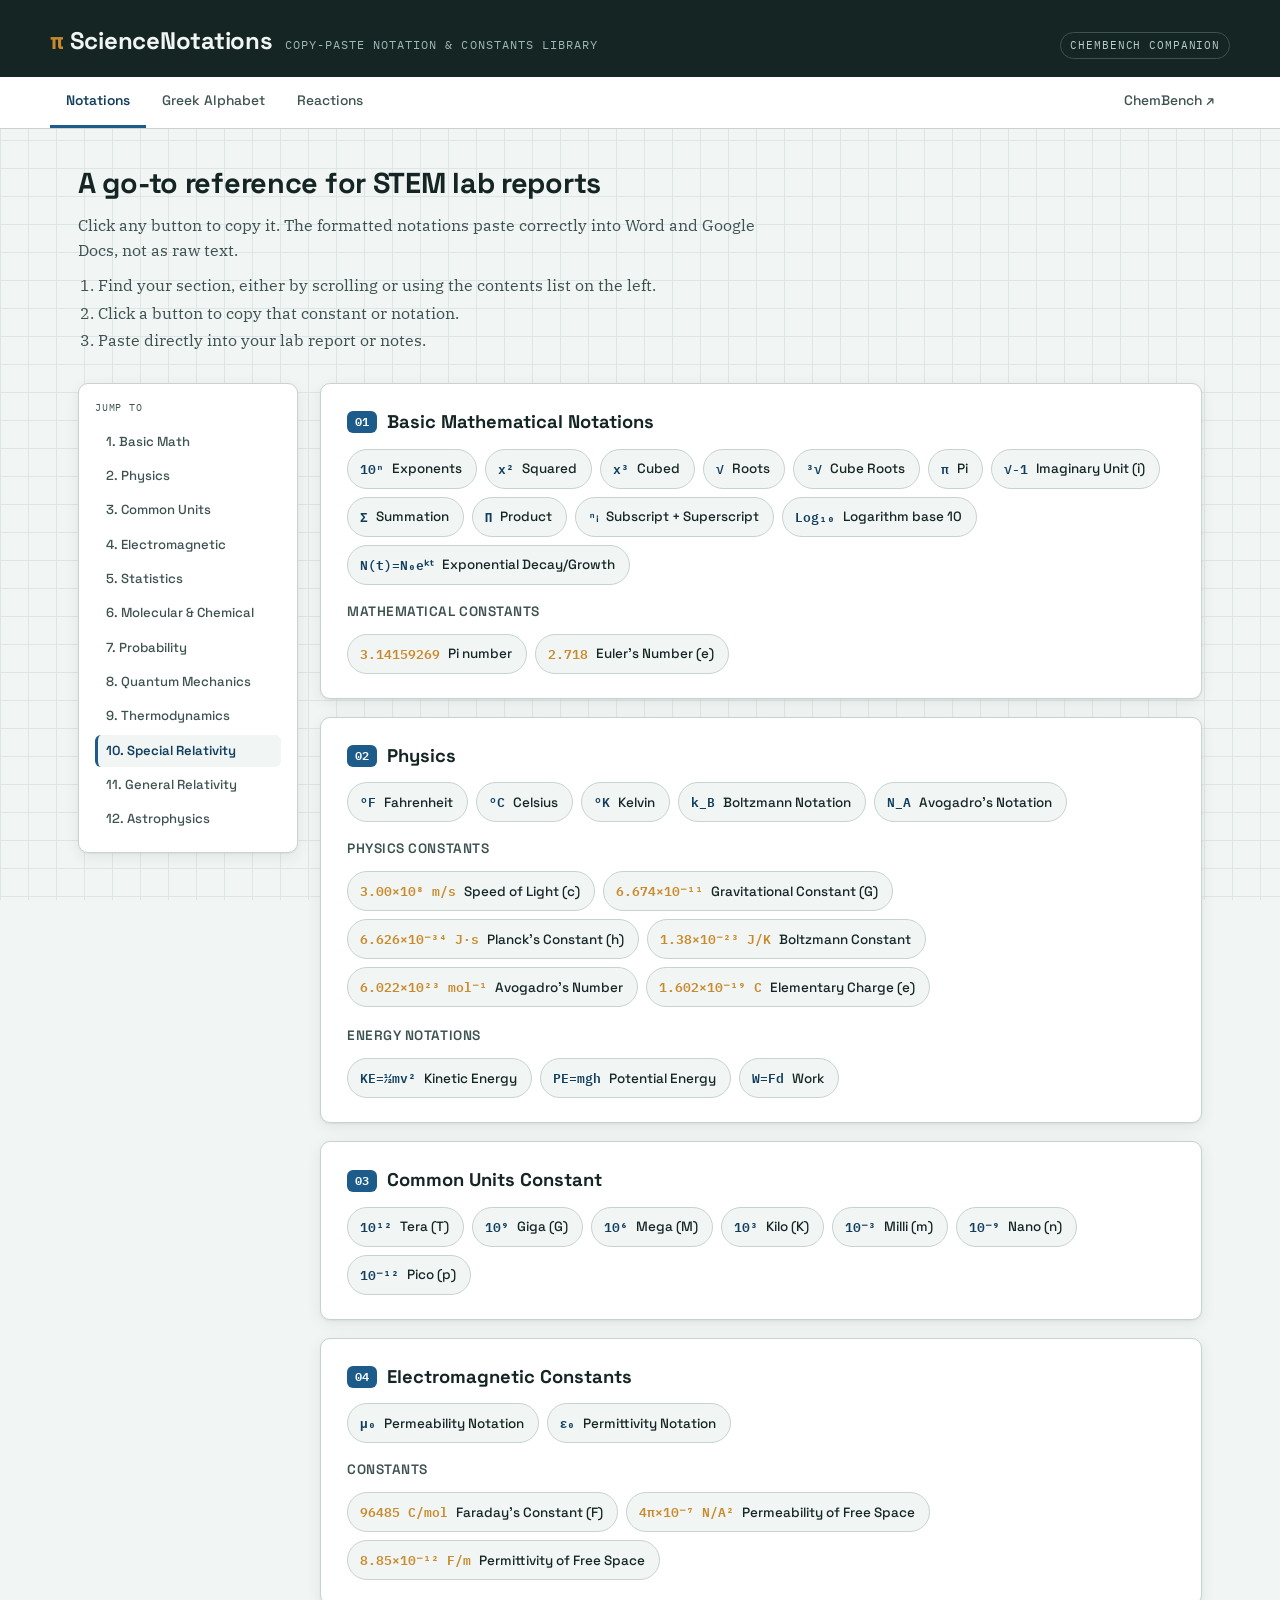
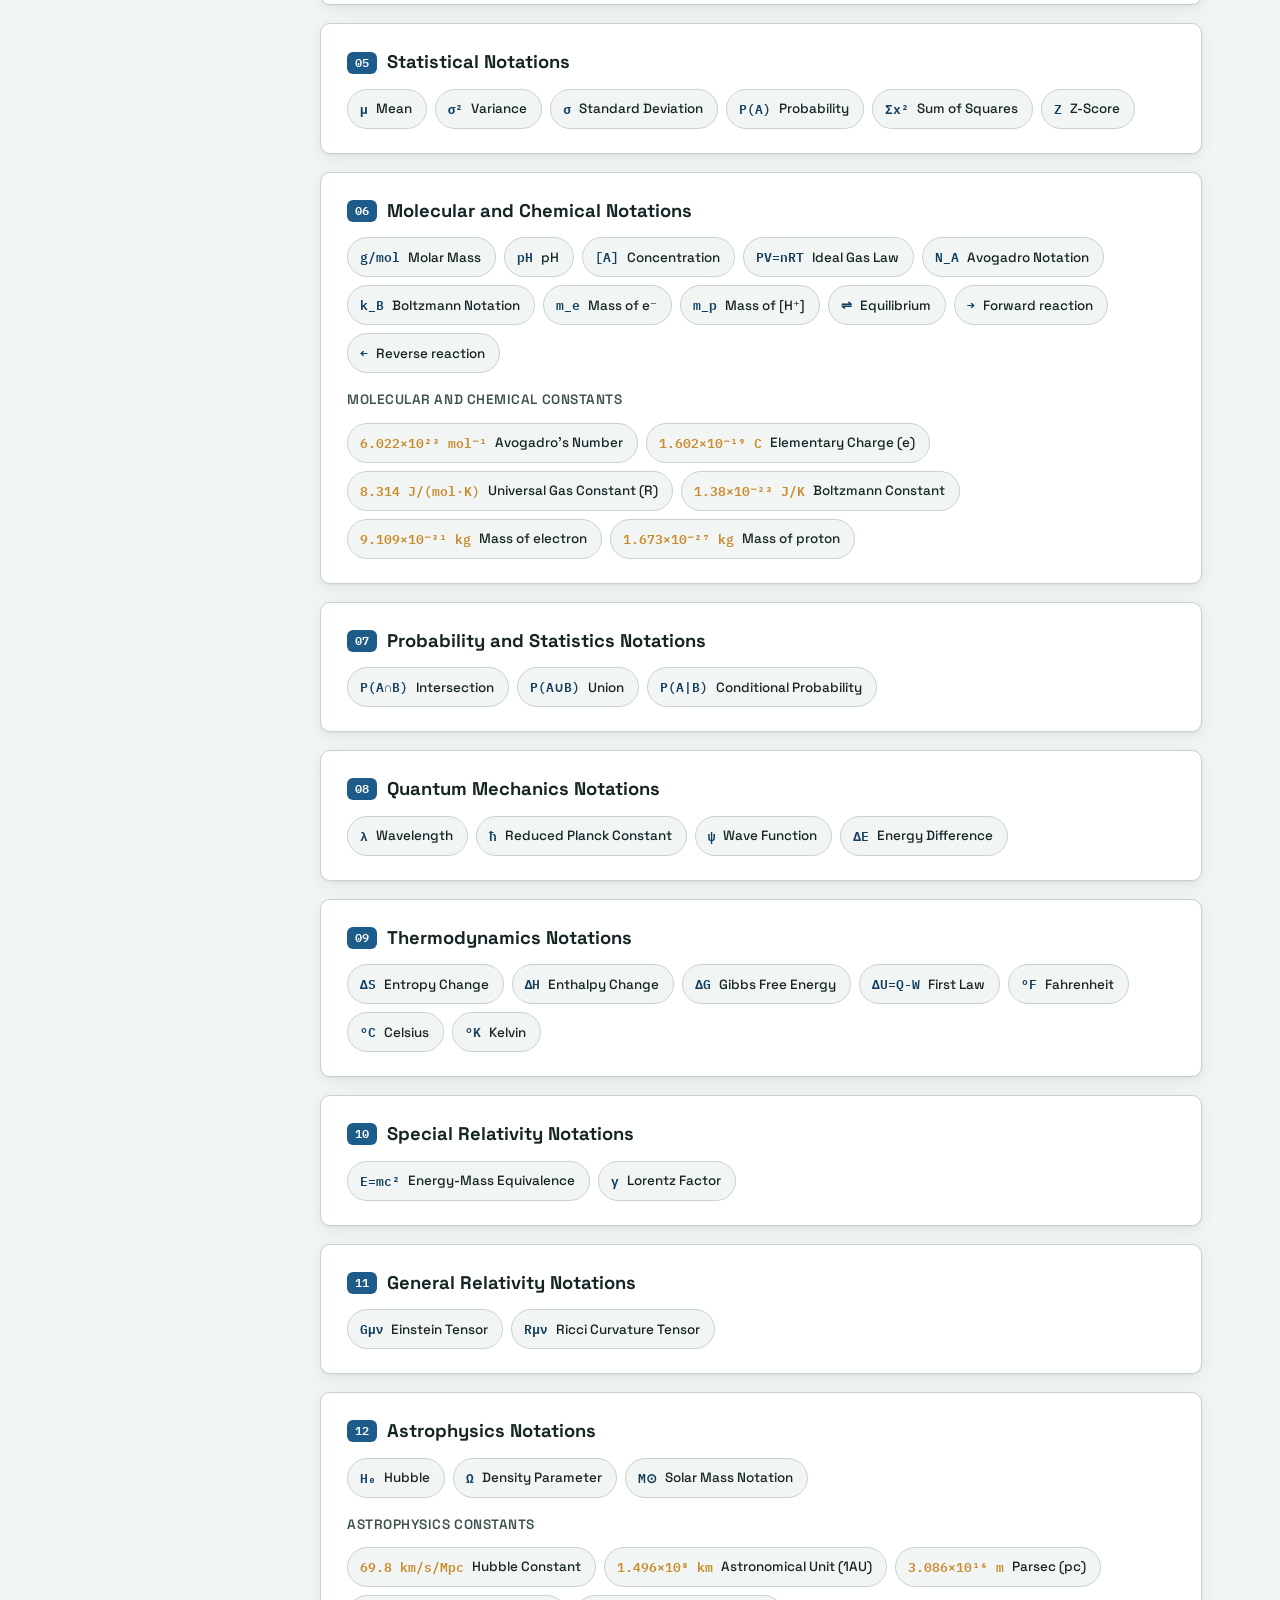
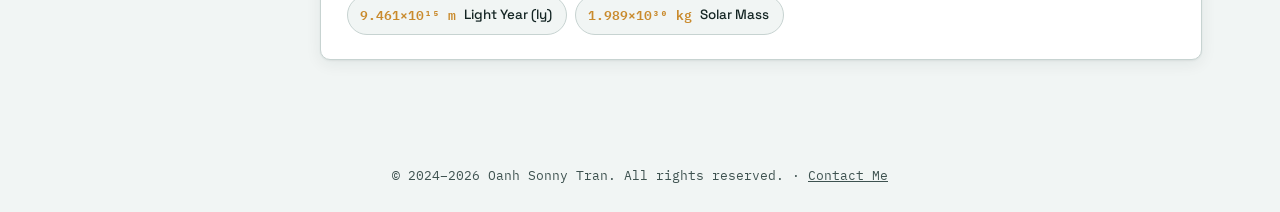
==== index.html @ b45abdcf "Update index.html" ====
<!DOCTYPE html>
<html lang="en">
<head>
<meta charset="UTF-8">
<meta name="viewport" content="width=device-width, initial-scale=1.0">
<title>ScienceNotations — Copy Mathematical Notations</title>
<link rel="preconnect" href="https://fonts.googleapis.com">
<link rel="preconnect" href="https://fonts.gstatic.com" crossorigin>
<link href="https://fonts.googleapis.com/css2?family=Space+Grotesk:wght@400;500;600;700&family=IBM+Plex+Serif:ital,wght@0,400;0,500;0,600;1,400&family=IBM+Plex+Mono:wght@400;500;600&display=swap" rel="stylesheet">
<link rel="stylesheet" href="styles.css">
</head>
<body>

<header>
  <div class="header-inner">
    <div class="brand">
      <h1><span class="glyph">π</span> ScienceNotations</h1>
      <span class="eyebrow">copy-paste notation & constants library</span>
    </div>
    <a class="badge" href="https://o-tran.github.io/chembench/" target="_blank" rel="noopener">chembench companion</a>
  </div>
</header>

<nav>
  <div class="nav-inner">
    <a class="nav-link active" href="index.html">Notations</a>
    <a class="nav-link" href="greek-alphabet.html">Greek Alphabet</a>
    <a class="nav-link" href="reactions.html">Reactions</a>
    <a class="nav-link external" href="https://o-tran.github.io/chembench/" target="_blank" rel="noopener">ChemBench ↗</a>
  </div>
</nav>

<main>
  <div class="hero">
    <h2>A go-to reference for STEM lab reports</h2>
    <p>Click any button to copy it. The formatted notations paste correctly into Word and Google Docs, not as raw text.</p>
    <ol>
      <li>Find your section, either by scrolling or using the contents list on the left.</li>
      <li>Click a button to copy that constant or notation.</li>
      <li>Paste directly into your lab report or notes.</li>
    </ol>
  </div>

  <div class="workbench">
    <nav class="toc" aria-label="Table of contents">
      <span class="toc-label">Jump to</span>
      <ul>
        <li><a href="#section-1">1. Basic Math</a></li>
        <li><a href="#section-2">2. Physics</a></li>
        <li><a href="#section-3">3. Common Units</a></li>
        <li><a href="#section-4">4. Electromagnetic</a></li>
        <li><a href="#section-5">5. Statistics</a></li>
        <li><a href="#section-6">6. Molecular & Chemical</a></li>
        <li><a href="#section-7">7. Probability</a></li>
        <li><a href="#section-8">8. Quantum Mechanics</a></li>
        <li><a href="#section-9">9. Thermodynamics</a></li>
        <li><a href="#section-10">10. Special Relativity</a></li>
        <li><a href="#section-11">11. General Relativity</a></li>
        <li><a href="#section-12">12. Astrophysics</a></li>
      </ul>
    </nav>

    <div class="sections">

      <!-- Section 1: Basic Mathematical Notations -->
      <section class="notation-section" id="section-1">
        <h2><span class="section-index">01</span> Basic Mathematical Notations</h2>
        <div class="copy-grid">
          <button class="copy-chip" onclick="copyRich('10<sup>n</sup>&nbsp;', '10^n', this)"><span class="sym">10ⁿ</span> Exponents</button>
          <button class="copy-chip" onclick="copyRich('x<sup>2</sup>&nbsp;', 'x^2', this)"><span class="sym">x²</span> Squared</button>
          <button class="copy-chip" onclick="copyRich('x<sup>3</sup>&nbsp;', 'x^3', this)"><span class="sym">x³</span> Cubed</button>
          <button class="copy-chip" onclick="copyPlain('√', this)"><span class="sym">√</span> Roots</button>
          <button class="copy-chip" onclick="copyRich('<sup>3</sup>√', '3√', this)"><span class="sym">³√</span> Cube Roots</button>
          <button class="copy-chip" onclick="copyPlain('π', this)"><span class="sym">π</span> Pi</button>
          <button class="copy-chip" onclick="copyPlain('√-1', this)"><span class="sym">√-1</span> Imaginary Unit (i)</button>
          <button class="copy-chip" onclick="copyPlain('Σ', this)"><span class="sym">Σ</span> Summation</button>
          <button class="copy-chip" onclick="copyPlain('Π', this)"><span class="sym">Π</span> Product</button>
          <button class="copy-chip" onclick="copyRich('<sup>n</sup><sub>i</sub>&nbsp;', 'n_i', this)"><span class="sym">ⁿᵢ</span> Subscript + Superscript</button>
          <button class="copy-chip" onclick="copyRich('Log<sub>10</sub>&nbsp;', 'Log10', this)"><span class="sym">Log₁₀</span> Logarithm base 10</button>
          <button class="copy-chip" onclick="copyRich('N(t) = N<sub>0</sub>e<sup>kt</sup>&nbsp;', 'N(t) = N0*e^kt', this)"><span class="sym">N(t)=N₀eᵏᵗ</span> Exponential Decay/Growth</button>
        </div>
        <h4>Mathematical Constants</h4>
        <div class="copy-grid constants">
          <button class="copy-chip" onclick="copyPlain('3.14159269', this)"><span class="sym">3.14159269</span> Pi number</button>
          <button class="copy-chip" onclick="copyPlain('2.718', this)"><span class="sym">2.718</span> Euler's Number (e)</button>
        </div>
      </section>

      <!-- Section 2: Physics -->
      <section class="notation-section" id="section-2">
        <h2><span class="section-index">02</span> Physics</h2>
        <div class="copy-grid">
          <button class="copy-chip" onclick="copyPlain('°F', this)"><span class="sym">°F</span> Fahrenheit</button>
          <button class="copy-chip" onclick="copyPlain('°C', this)"><span class="sym">°C</span> Celsius</button>
          <button class="copy-chip" onclick="copyPlain('°K', this)"><span class="sym">°K</span> Kelvin</button>
          <button class="copy-chip" onclick="copyRich('k<sub>B</sub>&nbsp;', 'k_B', this)"><span class="sym">k_B</span> Boltzmann Notation</button>
          <button class="copy-chip" onclick="copyRich('N<sub>A</sub>&nbsp;', 'N_A', this)"><span class="sym">N_A</span> Avogadro's Notation</button>
        </div>
        <h4>Physics Constants</h4>
        <div class="copy-grid constants">
          <button class="copy-chip" onclick="copyRich('3.00 × 10<sup>8</sup> m/s', '3.00 x 10^8 m/s', this)"><span class="sym">3.00×10⁸ m/s</span> Speed of Light (c)</button>
          <button class="copy-chip" onclick="copyRich('6.674 × 10<sup>-11</sup> m<sup>-3</sup> kg<sup>-1</sup> s<sup>-2</sup>&nbsp;', '6.674 x 10^-11 m^-3 kg^-1 s^-2', this)"><span class="sym">6.674×10⁻¹¹</span> Gravitational Constant (G)</button>
          <button class="copy-chip" onclick="copyRich('6.626 × 10<sup>-34</sup> J⋅s', '6.626 x 10^-34 J*s', this)"><span class="sym">6.626×10⁻³⁴ J·s</span> Planck's Constant (h)</button>
          <button class="copy-chip" onclick="copyRich('1.38 × 10<sup>-23</sup> J/K', '1.38 x 10^-23 J/K', this)"><span class="sym">1.38×10⁻²³ J/K</span> Boltzmann Constant</button>
          <button class="copy-chip" onclick="copyRich('6.022 × 10<sup>23</sup> mol<sup>-1</sup>&nbsp;', '6.022 x 10^23 mol^-1', this)"><span class="sym">6.022×10²³ mol⁻¹</span> Avogadro's Number</button>
          <button class="copy-chip" onclick="copyRich('1.602 × 10<sup>-19</sup> C', '1.602 x 10^-19 C', this)"><span class="sym">1.602×10⁻¹⁹ C</span> Elementary Charge (e)</button>
        </div>
        <h4>Energy Notations</h4>
        <div class="copy-grid">
          <button class="copy-chip" onclick="copyRich('KE = 1/2(mv<sup>2</sup>)', 'KE = 1/2(mv^2)', this)"><span class="sym">KE=½mv²</span> Kinetic Energy</button>
          <button class="copy-chip" onclick="copyPlain('PE=mgh', this)"><span class="sym">PE=mgh</span> Potential Energy</button>
          <button class="copy-chip" onclick="copyPlain('W=Fd', this)"><span class="sym">W=Fd</span> Work</button>
        </div>
      </section>

      <!-- Section 3: Common Units Constant -->
      <section class="notation-section" id="section-3">
        <h2><span class="section-index">03</span> Common Units Constant</h2>
        <div class="copy-grid">
          <button class="copy-chip" onclick="copyRich('10<sup>12</sup>&nbsp;', '10^12', this)"><span class="sym">10¹²</span> Tera (T)</button>
          <button class="copy-chip" onclick="copyRich('10<sup>9</sup>&nbsp;', '10^9', this)"><span class="sym">10⁹</span> Giga (G)</button>
          <button class="copy-chip" onclick="copyRich('10<sup>6</sup>&nbsp;', '10^6', this)"><span class="sym">10⁶</span> Mega (M)</button>
          <button class="copy-chip" onclick="copyRich('10<sup>3</sup>&nbsp;', '10^3', this)"><span class="sym">10³</span> Kilo (K)</button>
          <button class="copy-chip" onclick="copyRich('10<sup>-3</sup>&nbsp;', '10^-3', this)"><span class="sym">10⁻³</span> Milli (m)</button>
          <button class="copy-chip" onclick="copyRich('10<sup>-9</sup>&nbsp;', '10^-9', this)"><span class="sym">10⁻⁹</span> Nano (n)</button>
          <button class="copy-chip" onclick="copyRich('10<sup>-12</sup>&nbsp;', '10^-12', this)"><span class="sym">10⁻¹²</span> Pico (p)</button>
        </div>
      </section>

      <!-- Section 4: Electromagnetic Constants -->
      <section class="notation-section" id="section-4">
        <h2><span class="section-index">04</span> Electromagnetic Constants</h2>
        <div class="copy-grid">
          <button class="copy-chip" onclick="copyRich('μ<sub>0</sub>&nbsp;', 'mu_0', this)"><span class="sym">μ₀</span> Permeability Notation</button>
          <button class="copy-chip" onclick="copyRich('ε<sub>0</sub>&nbsp;', 'epsilon_0', this)"><span class="sym">ε₀</span> Permittivity Notation</button>
        </div>
        <h4>Constants</h4>
        <div class="copy-grid constants">
          <button class="copy-chip" onclick="copyPlain('96485 C/mol', this)"><span class="sym">96485 C/mol</span> Faraday's Constant (F)</button>
          <button class="copy-chip" onclick="copyRich('4π × 10<sup>-7</sup> N/A<sup>2</sup>&nbsp;', '4*pi x 10^-7 N/A^2', this)"><span class="sym">4π×10⁻⁷ N/A²</span> Permeability of Free Space</button>
          <button class="copy-chip" onclick="copyRich('8.85 × 10<sup>-12</sup> F/m', '8.85 x 10^-12 F/m', this)"><span class="sym">8.85×10⁻¹² F/m</span> Permittivity of Free Space</button>
        </div>
      </section>

      <!-- Section 5: Statistical Notations -->
      <section class="notation-section" id="section-5">
        <h2><span class="section-index">05</span> Statistical Notations</h2>
        <div class="copy-grid">
          <button class="copy-chip" onclick="copyPlain('μ', this)"><span class="sym">μ</span> Mean</button>
          <button class="copy-chip" onclick="copyRich('σ<sup>2</sup>&nbsp;', 'sigma^2', this)"><span class="sym">σ²</span> Variance</button>
          <button class="copy-chip" onclick="copyPlain('σ', this)"><span class="sym">σ</span> Standard Deviation</button>
          <button class="copy-chip" onclick="copyPlain('P(A)', this)"><span class="sym">P(A)</span> Probability</button>
          <button class="copy-chip" onclick="copyRich('Σx<sup>2</sup>&nbsp;', 'sum x^2', this)"><span class="sym">Σx²</span> Sum of Squares</button>
          <button class="copy-chip" onclick="copyPlain('Z', this)"><span class="sym">Z</span> Z-Score</button>
        </div>
      </section>

      <!-- Section 6: Molecular and Chemical Notations -->
      <section class="notation-section" id="section-6">
        <h2><span class="section-index">06</span> Molecular and Chemical Notations</h2>
        <div class="copy-grid">
          <button class="copy-chip" onclick="copyPlain('g/mol', this)"><span class="sym">g/mol</span> Molar Mass</button>
          <button class="copy-chip" onclick="copyPlain('pH', this)"><span class="sym">pH</span> pH</button>
          <button class="copy-chip" onclick="copyPlain('[A]', this)"><span class="sym">[A]</span> Concentration</button>
          <button class="copy-chip" onclick="copyPlain('PV=nRT', this)"><span class="sym">PV=nRT</span> Ideal Gas Law</button>
          <button class="copy-chip" onclick="copyRich('N<sub>A</sub>&nbsp;', 'N_A', this)"><span class="sym">N_A</span> Avogadro Notation</button>
          <button class="copy-chip" onclick="copyRich('k<sub>B</sub>&nbsp;', 'k_B', this)"><span class="sym">k_B</span> Boltzmann Notation</button>
          <button class="copy-chip" onclick="copyRich('m<sub>e</sub>&nbsp;', 'm_e', this)"><span class="sym">m_e</span> Mass of e⁻</button>
          <button class="copy-chip" onclick="copyRich('m<sub>p</sub>&nbsp;', 'm_p', this)"><span class="sym">m_p</span> Mass of [H⁺]</button>
          <button class="copy-chip" onclick="copyPlain('⇌', this)"><span class="sym">⇌</span> Equilibrium</button>
          <button class="copy-chip" onclick="copyPlain('→', this)"><span class="sym">→</span> Forward reaction</button>
          <button class="copy-chip" onclick="copyPlain('←', this)"><span class="sym">←</span> Reverse reaction</button>
        </div>
        <h4>Molecular and Chemical Constants</h4>
        <div class="copy-grid constants">
          <button class="copy-chip" onclick="copyRich('6.022 × 10<sup>23</sup> mol<sup>-1</sup>&nbsp;', '6.022 x 10^23 mol^-1', this)"><span class="sym">6.022×10²³ mol⁻¹</span> Avogadro's Number</button>
          <button class="copy-chip" onclick="copyRich('1.602 × 10<sup>-19</sup> C', '1.602 x 10^-19 C', this)"><span class="sym">1.602×10⁻¹⁹ C</span> Elementary Charge (e)</button>
          <button class="copy-chip" onclick="copyRich('8.314 J mol<sup>-1</sup> K<sup>-1</sup>&nbsp;', '8.314 J mol^-1 K^-1', this)"><span class="sym">8.314 J/(mol·K)</span> Universal Gas Constant (R)</button>
          <button class="copy-chip" onclick="copyRich('1.38 × 10<sup>-23</sup> J/K', '1.38 x 10^-23 J/K', this)"><span class="sym">1.38×10⁻²³ J/K</span> Boltzmann Constant</button>
          <button class="copy-chip" onclick="copyRich('9.109 × 10<sup>-31</sup> kg', '9.109 x 10^-31 kg', this)"><span class="sym">9.109×10⁻³¹ kg</span> Mass of electron</button>
          <button class="copy-chip" onclick="copyRich('1.673 × 10<sup>-27</sup> kg', '1.673 x 10^-27 kg', this)"><span class="sym">1.673×10⁻²⁷ kg</span> Mass of proton</button>
        </div>
      </section>

      <!-- Section 7: Probability and Statistics Notations -->
      <section class="notation-section" id="section-7">
        <h2><span class="section-index">07</span> Probability and Statistics Notations</h2>
        <div class="copy-grid">
          <button class="copy-chip" onclick="copyPlain('P(A ∩ B)', this)"><span class="sym">P(A∩B)</span> Intersection</button>
          <button class="copy-chip" onclick="copyPlain('P(A ∪ B)', this)"><span class="sym">P(A∪B)</span> Union</button>
          <button class="copy-chip" onclick="copyPlain('P(A|B)', this)"><span class="sym">P(A|B)</span> Conditional Probability</button>
        </div>
      </section>

      <!-- Section 8: Quantum Mechanics Notations -->
      <section class="notation-section" id="section-8">
        <h2><span class="section-index">08</span> Quantum Mechanics Notations</h2>
        <div class="copy-grid">
          <button class="copy-chip" onclick="copyPlain('λ', this)"><span class="sym">λ</span> Wavelength</button>
          <button class="copy-chip" onclick="copyPlain('ħ', this)"><span class="sym">ħ</span> Reduced Planck Constant</button>
          <button class="copy-chip" onclick="copyPlain('ψ', this)"><span class="sym">ψ</span> Wave Function</button>
          <button class="copy-chip" onclick="copyPlain('ΔE', this)"><span class="sym">ΔE</span> Energy Difference</button>
        </div>
      </section>

      <!-- Section 9: Thermodynamics Notations -->
      <section class="notation-section" id="section-9">
        <h2><span class="section-index">09</span> Thermodynamics Notations</h2>
        <div class="copy-grid">
          <button class="copy-chip" onclick="copyPlain('ΔS', this)"><span class="sym">ΔS</span> Entropy Change</button>
          <button class="copy-chip" onclick="copyPlain('ΔH', this)"><span class="sym">ΔH</span> Enthalpy Change</button>
          <button class="copy-chip" onclick="copyPlain('ΔG', this)"><span class="sym">ΔG</span> Gibbs Free Energy</button>
          <button class="copy-chip" onclick="copyPlain('ΔU=Q-W', this)"><span class="sym">ΔU=Q-W</span> First Law</button>
          <button class="copy-chip" onclick="copyPlain('°F', this)"><span class="sym">°F</span> Fahrenheit</button>
          <button class="copy-chip" onclick="copyPlain('°C', this)"><span class="sym">°C</span> Celsius</button>
          <button class="copy-chip" onclick="copyPlain('°K', this)"><span class="sym">°K</span> Kelvin</button>
        </div>
      </section>

      <!-- Section 10: Special Relativity Notations -->
      <section class="notation-section" id="section-10">
        <h2><span class="section-index">10</span> Special Relativity Notations</h2>
        <div class="copy-grid">
          <button class="copy-chip" onclick="copyPlain('E=mc²', this)"><span class="sym">E=mc²</span> Energy-Mass Equivalence</button>
          <button class="copy-chip" onclick="copyPlain('γ', this)"><span class="sym">γ</span> Lorentz Factor</button>
        </div>
      </section>

      <!-- Section 11: General Relativity Notations -->
      <section class="notation-section" id="section-11">
        <h2><span class="section-index">11</span> General Relativity Notations</h2>
        <div class="copy-grid">
          <button class="copy-chip" onclick="copyPlain('Gμν', this)"><span class="sym">Gμν</span> Einstein Tensor</button>
          <button class="copy-chip" onclick="copyPlain('Rμν', this)"><span class="sym">Rμν</span> Ricci Curvature Tensor</button>
        </div>
      </section>

      <!-- Section 12: Astrophysics Notations -->
      <section class="notation-section" id="section-12">
        <h2><span class="section-index">12</span> Astrophysics Notations</h2>
        <div class="copy-grid">
          <button class="copy-chip" onclick="copyPlain('H₀', this)"><span class="sym">H₀</span> Hubble</button>
          <button class="copy-chip" onclick="copyPlain('Ω', this)"><span class="sym">Ω</span> Density Parameter</button>
          <button class="copy-chip" onclick="copyRich('M<sub>⊙</sub>&nbsp;', 'M_sun', this)"><span class="sym">M⊙</span> Solar Mass Notation</button>
        </div>
        <h4>Astrophysics Constants</h4>
        <div class="copy-grid constants">
          <button class="copy-chip" onclick="copyPlain('69.8 km/s/Mpc', this)"><span class="sym">69.8 km/s/Mpc</span> Hubble Constant</button>
          <button class="copy-chip" onclick="copyRich('1.496 × 10<sup>8</sup> km', '1.496 x 10^8 km', this)"><span class="sym">1.496×10⁸ km</span> Astronomical Unit (1AU)</button>
          <button class="copy-chip" onclick="copyRich('3.086 × 10<sup>16</sup> m', '3.086 x 10^16 m', this)"><span class="sym">3.086×10¹⁶ m</span> Parsec (pc)</button>
          <button class="copy-chip" onclick="copyRich('9.461 × 10<sup>15</sup> m', '9.461 x 10^15 m', this)"><span class="sym">9.461×10¹⁵ m</span> Light Year (ly)</button>
          <button class="copy-chip" onclick="copyRich('1.989 × 10<sup>30</sup> kg', '1.989 x 10^30 kg', this)"><span class="sym">1.989×10³⁰ kg</span> Solar Mass</button>
        </div>
      </section>

    </div>
  </div>
</main>

<footer>
  © 2024–2026 Oanh Sonny Tran. All rights reserved. · <a href="mailto:otxtra1234@gmail.com">Contact Me</a>
</footer>

<div class="toast" id="toast"></div>

<script src="script.js"></script>
</body>
</html>
---- styles.css ----
:root {
  --paper: #F1F5F4;
  --panel: #FFFFFF;
  --ink: #142524;
  --ink-soft: #3E5250;
  --line: #C7D3D1;
  --line-soft: #DEE6E5;
  --blue: #1D5C8A;
  --blue-deep: #123E5E;
  --purple: #6B3FA0;
  --correct: #2F8F5B;
  --correct-bg: #E7F5EC;
  --incorrect: #C1443C;
  --incorrect-bg: #FBEAE8;
  --amber: #C98A2C;
  --amber-bg: #FBF1E1;
  --radius: 10px;
  --shadow: 0 1px 2px rgba(20,37,36,0.06), 0 4px 16px rgba(20,37,36,0.07);
}

* { box-sizing: border-box; }
html { scroll-behavior: smooth; }

body {
  margin: 0;
  background: var(--paper);
  background-image:
    linear-gradient(var(--line-soft) 1px, transparent 1px),
    linear-gradient(90deg, var(--line-soft) 1px, transparent 1px);
  background-size: 28px 28px;
  background-attachment: fixed;
  color: var(--ink);
  font-family: 'IBM Plex Serif', serif;
  line-height: 1.55;
}
.mono { font-family: 'IBM Plex Mono', monospace; }
a { color: var(--blue-deep); }
sub, sup { font-size: 0.72em; }

/* ---------- header / nav ---------- */
header {
  background: var(--ink);
  color: var(--paper);
  padding: 22px 28px 18px;
}
.header-inner { max-width: 1180px; margin: 0 auto; display: flex; align-items: baseline; justify-content: space-between; flex-wrap: wrap; gap: 8px; }
.brand { display: flex; align-items: baseline; gap: 12px; }
.brand h1 { font-family: 'Space Grotesk', sans-serif; font-weight: 700; font-size: 1.5rem; margin: 0; letter-spacing: -0.01em; }
.brand h1 .glyph { color: var(--amber); }
.eyebrow { font-family: 'IBM Plex Mono', monospace; font-size: 0.72rem; letter-spacing: 0.09em; text-transform: uppercase; color: #9FB8B5; }
.badge { font-family: 'IBM Plex Mono', monospace; font-size: 0.68rem; letter-spacing: 0.08em; text-transform: uppercase; border: 1px solid #3E5250; color: #B9CFCC; padding: 4px 9px; border-radius: 20px; text-decoration: none; }

nav { background: var(--panel); border-bottom: 1px solid var(--line); position: sticky; top: 0; z-index: 20; }
.nav-inner { max-width: 1180px; margin: 0 auto; display: flex; overflow-x: auto; }
.nav-link {
  font-family: 'Space Grotesk', sans-serif; font-size: 0.86rem; font-weight: 500;
  background: none; border: none; cursor: pointer; text-decoration: none;
  padding: 13px 16px; color: var(--ink-soft); border-bottom: 3px solid transparent;
  white-space: nowrap; display: flex; align-items: center; gap: 6px;
}
.nav-link.active { color: var(--blue-deep); border-bottom-color: var(--blue); font-weight: 600; }
.nav-link:not(.active):hover { color: var(--ink); background: var(--paper); }
.nav-link.external { margin-left: auto; }

main { max-width: 1180px; margin: 0 auto; padding: 32px 28px 80px; }

/* ---------- hero ---------- */
.hero { margin-bottom: 30px; }
.hero h2 { font-family: 'Space Grotesk', sans-serif; font-size: 1.8rem; margin: 0 0 8px; letter-spacing: -0.01em; }
.hero p { color: var(--ink-soft); max-width: 68ch; margin: 0 0 6px; }
.hero ol { color: var(--ink-soft); max-width: 68ch; margin: 10px 0 0; padding-left: 20px; }
.hero ol li { margin-bottom: 3px; }

/* ---------- layout: sticky contents sidebar + sections ---------- */
.workbench { display: grid; grid-template-columns: 220px 1fr; gap: 22px; align-items: start; }
@media (max-width: 800px) { .workbench { grid-template-columns: 1fr; } .toc { position: static; } }

.toc {
  position: sticky; top: 70px;
  background: var(--panel); border: 1px solid var(--line); border-radius: var(--radius);
  padding: 16px; box-shadow: var(--shadow);
  max-height: calc(100vh - 100px); overflow-y: auto;
}
.toc-label { font-family: 'IBM Plex Mono', monospace; font-size: 0.62rem; letter-spacing: 0.08em; text-transform: uppercase; color: var(--ink-soft); margin-bottom: 10px; display: block; }
.toc ul { list-style: none; margin: 0; padding: 0; display: flex; flex-direction: column; gap: 2px; }
.toc a {
  display: block; font-family: 'Space Grotesk', sans-serif; font-size: 0.82rem; font-weight: 500;
  color: var(--ink-soft); text-decoration: none; padding: 6px 8px; border-radius: 6px; border-left: 3px solid transparent;
}
.toc a:hover { background: var(--paper); color: var(--ink); }
.toc a.active-section { border-left-color: var(--blue); color: var(--blue-deep); background: var(--paper); font-weight: 600; }

/* ---------- notation sections ---------- */
.sections { display: flex; flex-direction: column; gap: 18px; }
.notation-section {
  background: var(--panel); border: 1px solid var(--line); border-radius: var(--radius);
  box-shadow: var(--shadow); padding: 24px 26px; scroll-margin-top: 76px;
}
.notation-section h2 {
  font-family: 'Space Grotesk', sans-serif; font-size: 1.15rem; margin: 0 0 4px;
  display: flex; align-items: center; gap: 10px;
}
.section-index {
  font-family: 'IBM Plex Mono', monospace; font-size: 0.72rem; color: white; background: var(--blue);
  border-radius: 6px; padding: 2px 8px; font-weight: 600;
}
.notation-section h4 {
  font-family: 'Space Grotesk', sans-serif; font-size: 0.85rem; font-weight: 600; color: var(--ink-soft);
  text-transform: uppercase; letter-spacing: 0.04em; margin: 18px 0 10px;
}
.notation-section h4:first-of-type { margin-top: 16px; }

/* ---------- copy chips ---------- */
.copy-grid { display: flex; flex-wrap: wrap; gap: 8px; margin-top: 12px; }
.copy-chip {
  background: var(--paper); border: 1.5px solid var(--line); border-radius: 20px;
  padding: 8px 14px 8px 12px; font-family: 'Space Grotesk', sans-serif; font-size: 0.84rem; font-weight: 500;
  color: var(--ink); cursor: pointer; display: inline-flex; align-items: center; gap: 8px;
  transition: border-color .12s ease, background .12s ease, transform .08s ease;
}
.copy-chip .sym { font-family: 'IBM Plex Mono', monospace; font-weight: 600; color: var(--blue-deep); font-size: 0.95em; }
.copy-chip:hover { border-color: var(--blue); background: var(--panel); }
.copy-chip:active { transform: scale(0.96); }
.copy-chip.copied { border-color: var(--correct); background: var(--correct-bg); }
.copy-chip.copied .sym { color: var(--correct); }

.copy-grid.constants .copy-chip .sym { color: var(--amber); }
.copy-grid.constants .copy-chip:hover { border-color: var(--amber); }
.copy-grid.constants .copy-chip.copied { border-color: var(--correct); background: var(--correct-bg); }
.copy-grid.constants .copy-chip.copied .sym { color: var(--correct); }

footer { text-align: center; padding: 26px; color: var(--ink-soft); font-size: 0.8rem; font-family: 'IBM Plex Mono', monospace; }
footer a { color: var(--ink-soft); }

.toast {
  position: fixed; bottom: 22px; left: 50%; transform: translateX(-50%) translateY(20px);
  background: var(--ink); color: var(--paper); padding: 11px 20px; border-radius: 8px; font-family: 'Space Grotesk', sans-serif;
  font-size: 0.85rem; opacity: 0; transition: opacity .25s ease, transform .25s ease; pointer-events: none; z-index: 50;
  max-width: 90vw; text-align: center;
}
.toast .toast-sym { font-family: 'IBM Plex Mono', monospace; color: var(--amber); margin-left: 4px; }
.toast.show { opacity: 1; transform: translateX(-50%) translateY(0); }

@media (prefers-reduced-motion: reduce) {
  * { transition: none !important; scroll-behavior: auto !important; }
}
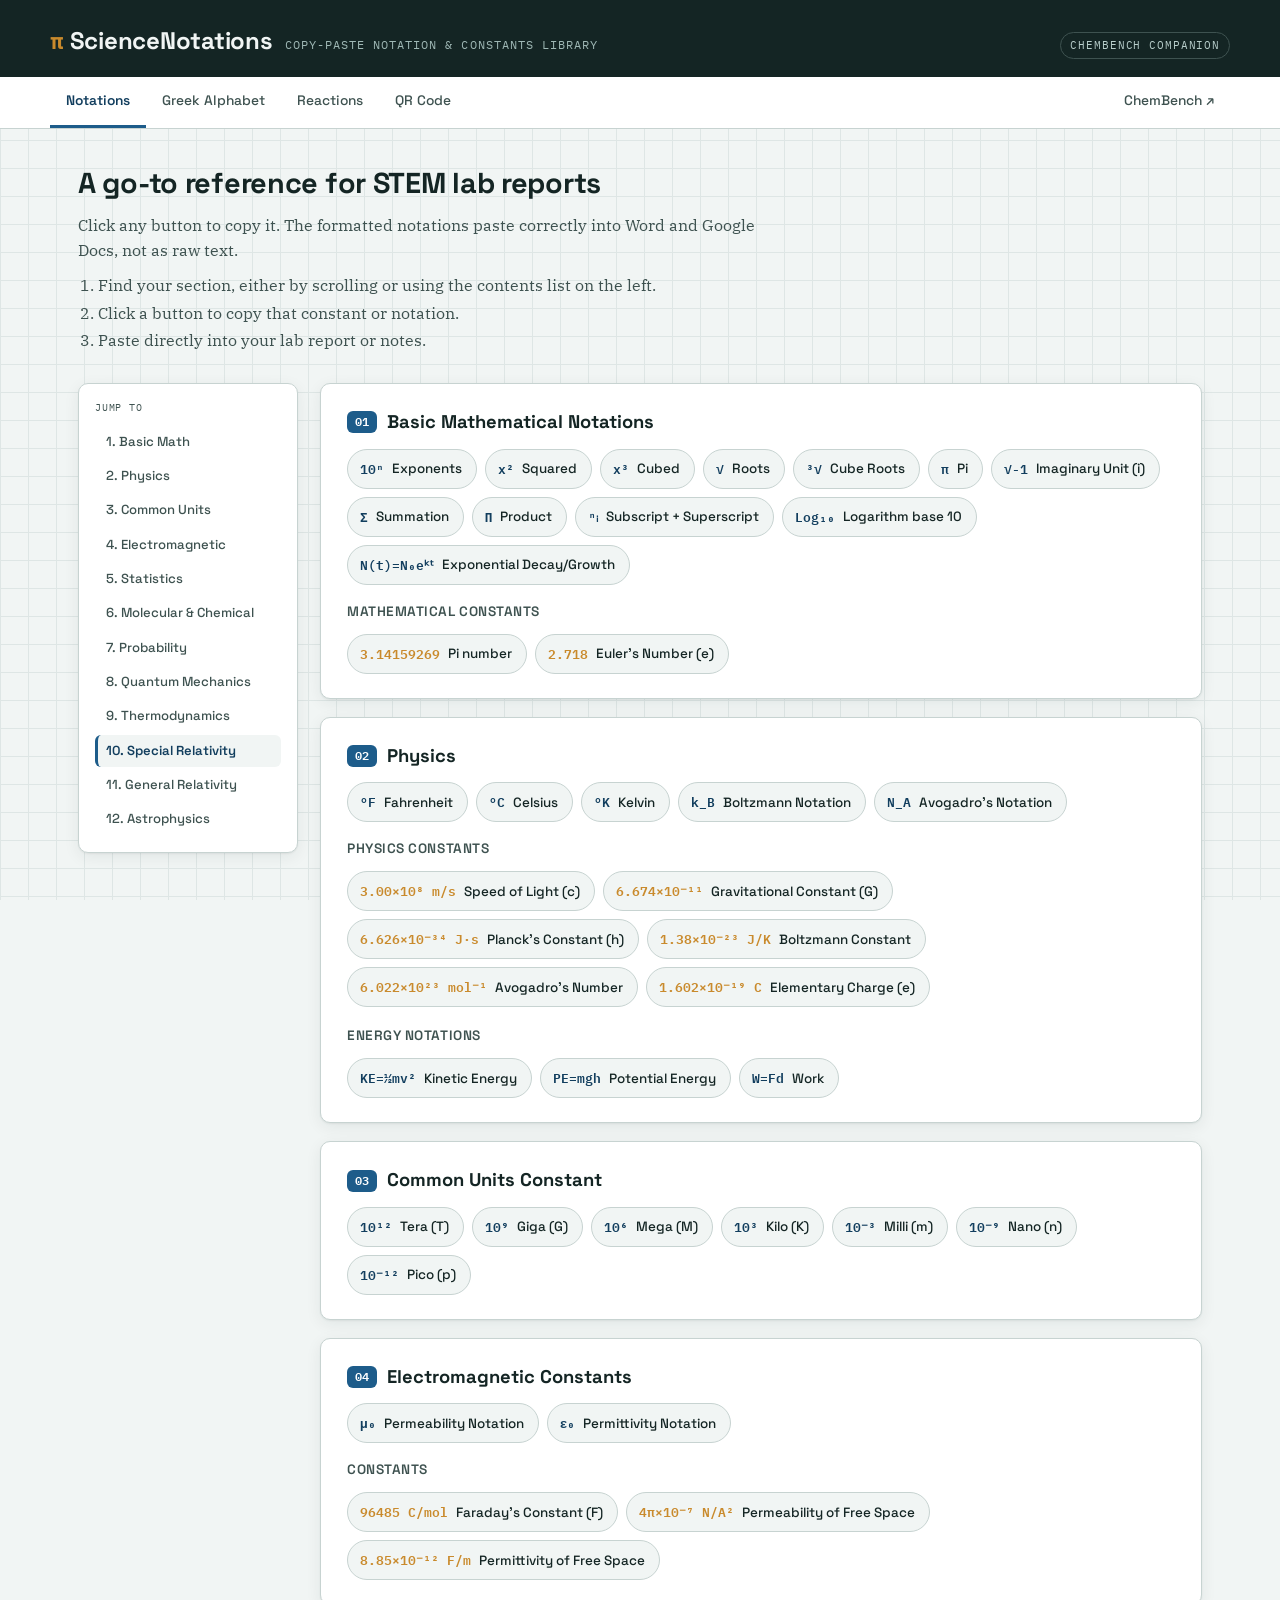
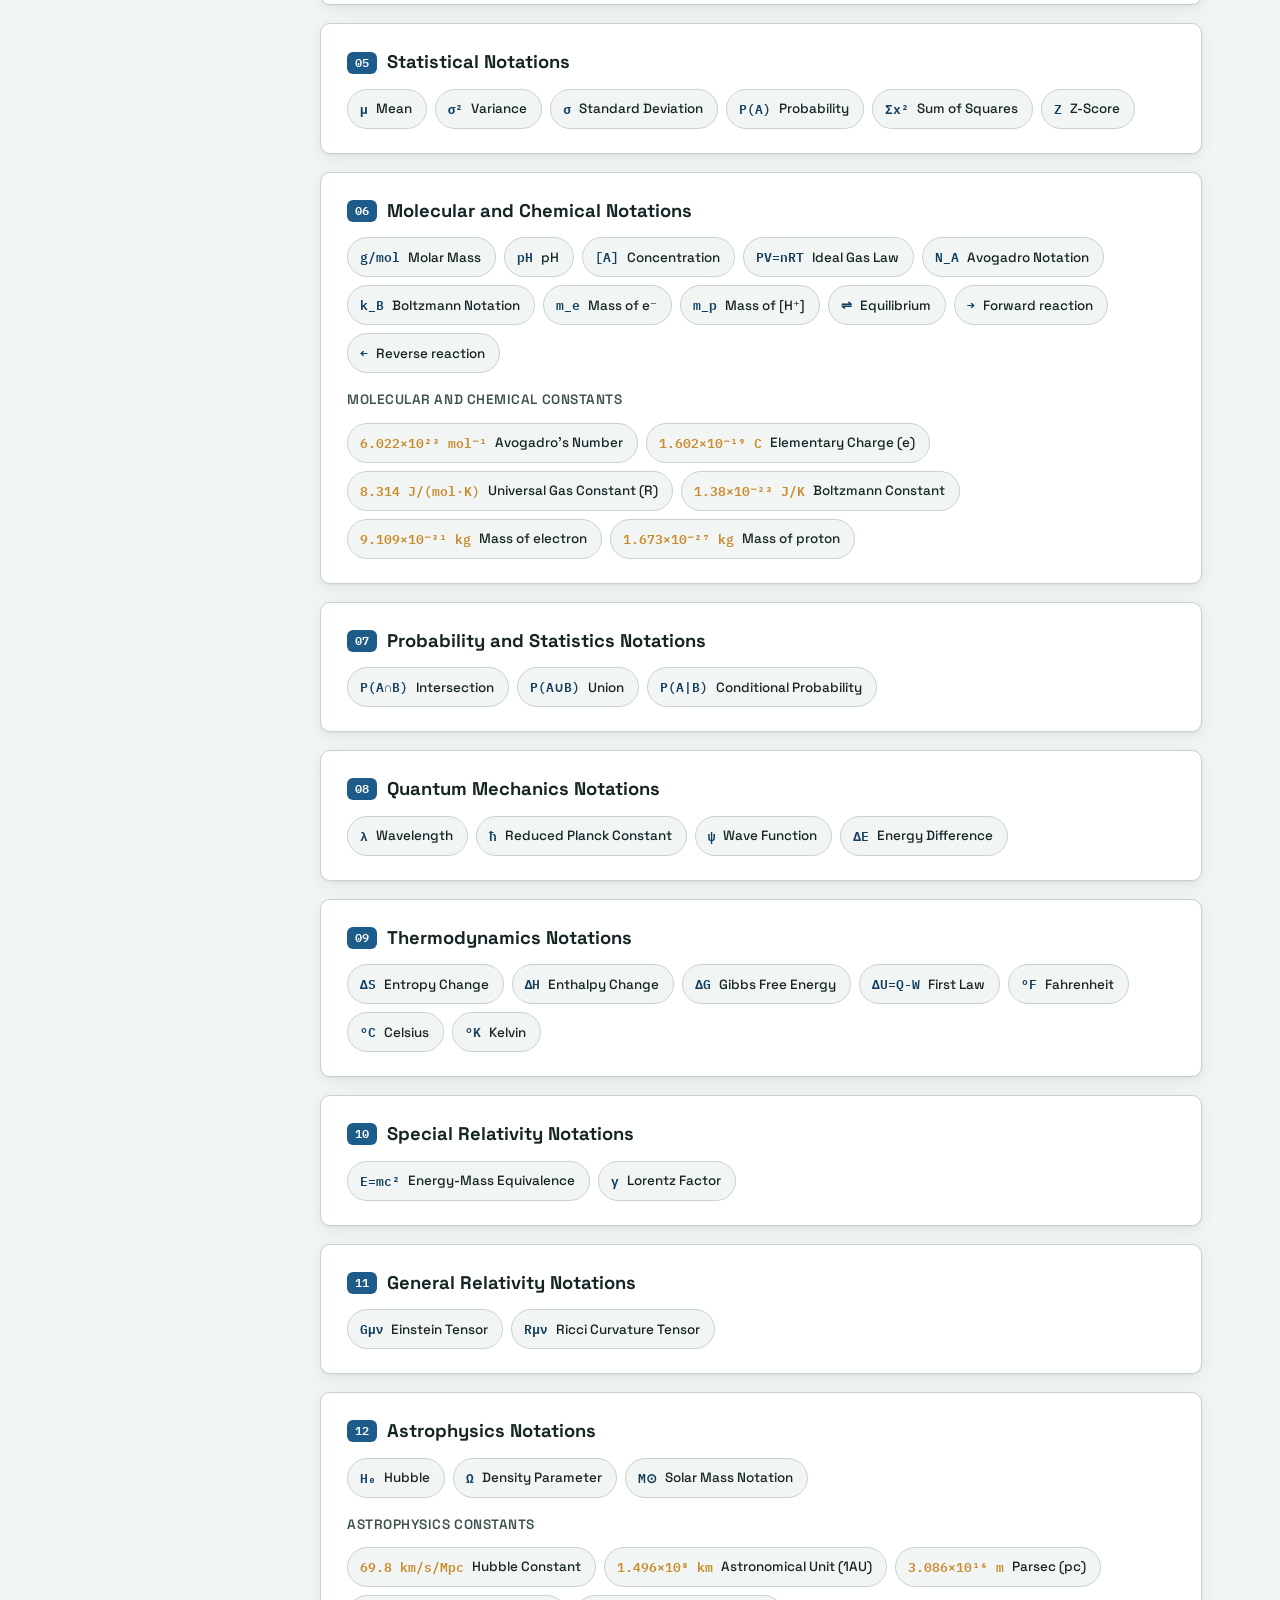
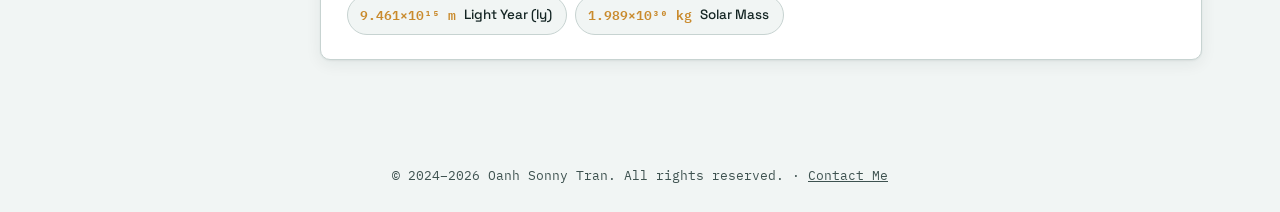
==== commit 73be1853: "QR generator added QR generator page" ====
--- a/index.html
+++ b/index.html
@@ -26,6 +26,7 @@
     <a class="nav-link active" href="index.html">Notations</a>
     <a class="nav-link" href="greek-alphabet.html">Greek Alphabet</a>
     <a class="nav-link" href="reactions.html">Reactions</a>
+    <a class="nav-link" href="qr-generator.html">QR Code</a>
     <a class="nav-link external" href="https://o-tran.github.io/chembench/" target="_blank" rel="noopener">ChemBench ↗</a>
   </div>
 </nav>
--- a/styles.css
+++ b/styles.css
@@ -129,6 +129,79 @@
 .copy-grid.constants .copy-chip.copied { border-color: var(--correct); background: var(--correct-bg); }
 .copy-grid.constants .copy-chip.copied .sym { color: var(--correct); }
 
+/* ---------- reaction chips (Reactions page) ---------- */
+.reaction-grid { display: grid; grid-template-columns: repeat(auto-fill, minmax(260px, 1fr)); gap: 10px; }
+.reaction-chip {
+  border-radius: var(--radius); padding: 12px 16px; flex-direction: column; align-items: flex-start;
+  gap: 4px; width: 100%; text-align: left;
+}
+.reaction-chip .sym { font-size: 1rem; line-height: 1.35; white-space: normal; word-break: break-word; }
+.reaction-chip .rx-label {
+  font-family: 'Space Grotesk', sans-serif; font-weight: 500; font-size: 0.72rem;
+  color: var(--ink-soft); text-transform: uppercase; letter-spacing: 0.03em;
+}
+.reaction-chip.copied .rx-label { color: var(--correct); }
+
+/* ---------- QR code generator page ---------- */
+.qr-layout { display: grid; grid-template-columns: minmax(280px, 380px) 1fr; gap: 22px; align-items: start; }
+@media (max-width: 800px) { .qr-layout { grid-template-columns: 1fr; } }
+
+.qr-panel {
+  background: var(--panel); border: 1px solid var(--line); border-radius: var(--radius);
+  box-shadow: var(--shadow); padding: 24px 26px;
+}
+.qr-panel h2 {
+  font-family: 'Space Grotesk', sans-serif; font-size: 1.05rem; margin: 0 0 16px;
+  display: flex; align-items: center; gap: 10px;
+}
+
+.qr-field { margin-bottom: 16px; }
+.qr-field label {
+  display: block; font-family: 'Space Grotesk', sans-serif; font-size: 0.78rem; font-weight: 600;
+  color: var(--ink-soft); text-transform: uppercase; letter-spacing: 0.03em; margin-bottom: 6px;
+}
+.qr-field textarea, .qr-field select {
+  width: 100%; font-family: 'IBM Plex Mono', monospace; font-size: 0.88rem; color: var(--ink);
+  background: var(--paper); border: 1.5px solid var(--line); border-radius: 8px; padding: 10px 12px;
+  resize: vertical;
+}
+.qr-field textarea { min-height: 90px; }
+.qr-field textarea:focus, .qr-field select:focus { outline: none; border-color: var(--blue); }
+.qr-row { display: flex; gap: 10px; }
+.qr-row .qr-field { flex: 1; margin-bottom: 0; }
+
+.qr-error {
+  display: none; font-family: 'Space Grotesk', sans-serif; font-size: 0.8rem;
+  color: var(--incorrect); background: var(--incorrect-bg); border-radius: 8px; padding: 8px 12px; margin-bottom: 14px;
+}
+
+.qr-btn {
+  font-family: 'Space Grotesk', sans-serif; font-size: 0.86rem; font-weight: 600; cursor: pointer;
+  border-radius: 20px; padding: 10px 18px; border: 1.5px solid var(--blue); background: var(--blue);
+  color: white; transition: background .12s ease, border-color .12s ease, opacity .12s ease;
+}
+.qr-btn:hover { background: var(--blue-deep); border-color: var(--blue-deep); }
+.qr-btn.secondary { background: var(--panel); color: var(--blue-deep); }
+.qr-btn.secondary:hover { background: var(--paper); }
+.qr-btn:disabled { opacity: 0.45; cursor: not-allowed; }
+.qr-btn:disabled:hover { background: var(--panel); }
+.qr-actions { display: flex; gap: 10px; flex-wrap: wrap; margin-top: 18px; }
+
+.qr-preview-panel {
+  background: var(--panel); border: 1px solid var(--line); border-radius: var(--radius);
+  box-shadow: var(--shadow); padding: 32px; display: flex; flex-direction: column;
+  align-items: center; justify-content: center; min-height: 380px;
+}
+#qr-preview {
+  display: flex; align-items: center; justify-content: center; min-height: 256px;
+}
+#qr-preview.qr-empty {
+  color: var(--ink-soft); font-family: 'Space Grotesk', sans-serif; font-size: 0.9rem;
+  border: 1.5px dashed var(--line); border-radius: var(--radius); padding: 40px; width: 100%; text-align: center;
+}
+#qr-preview canvas, #qr-preview img { border-radius: 6px; box-shadow: var(--shadow); }
+.qr-preview-actions { display: flex; gap: 10px; flex-wrap: wrap; margin-top: 20px; justify-content: center; }
+
 footer { text-align: center; padding: 26px; color: var(--ink-soft); font-size: 0.8rem; font-family: 'IBM Plex Mono', monospace; }
 footer a { color: var(--ink-soft); }
 
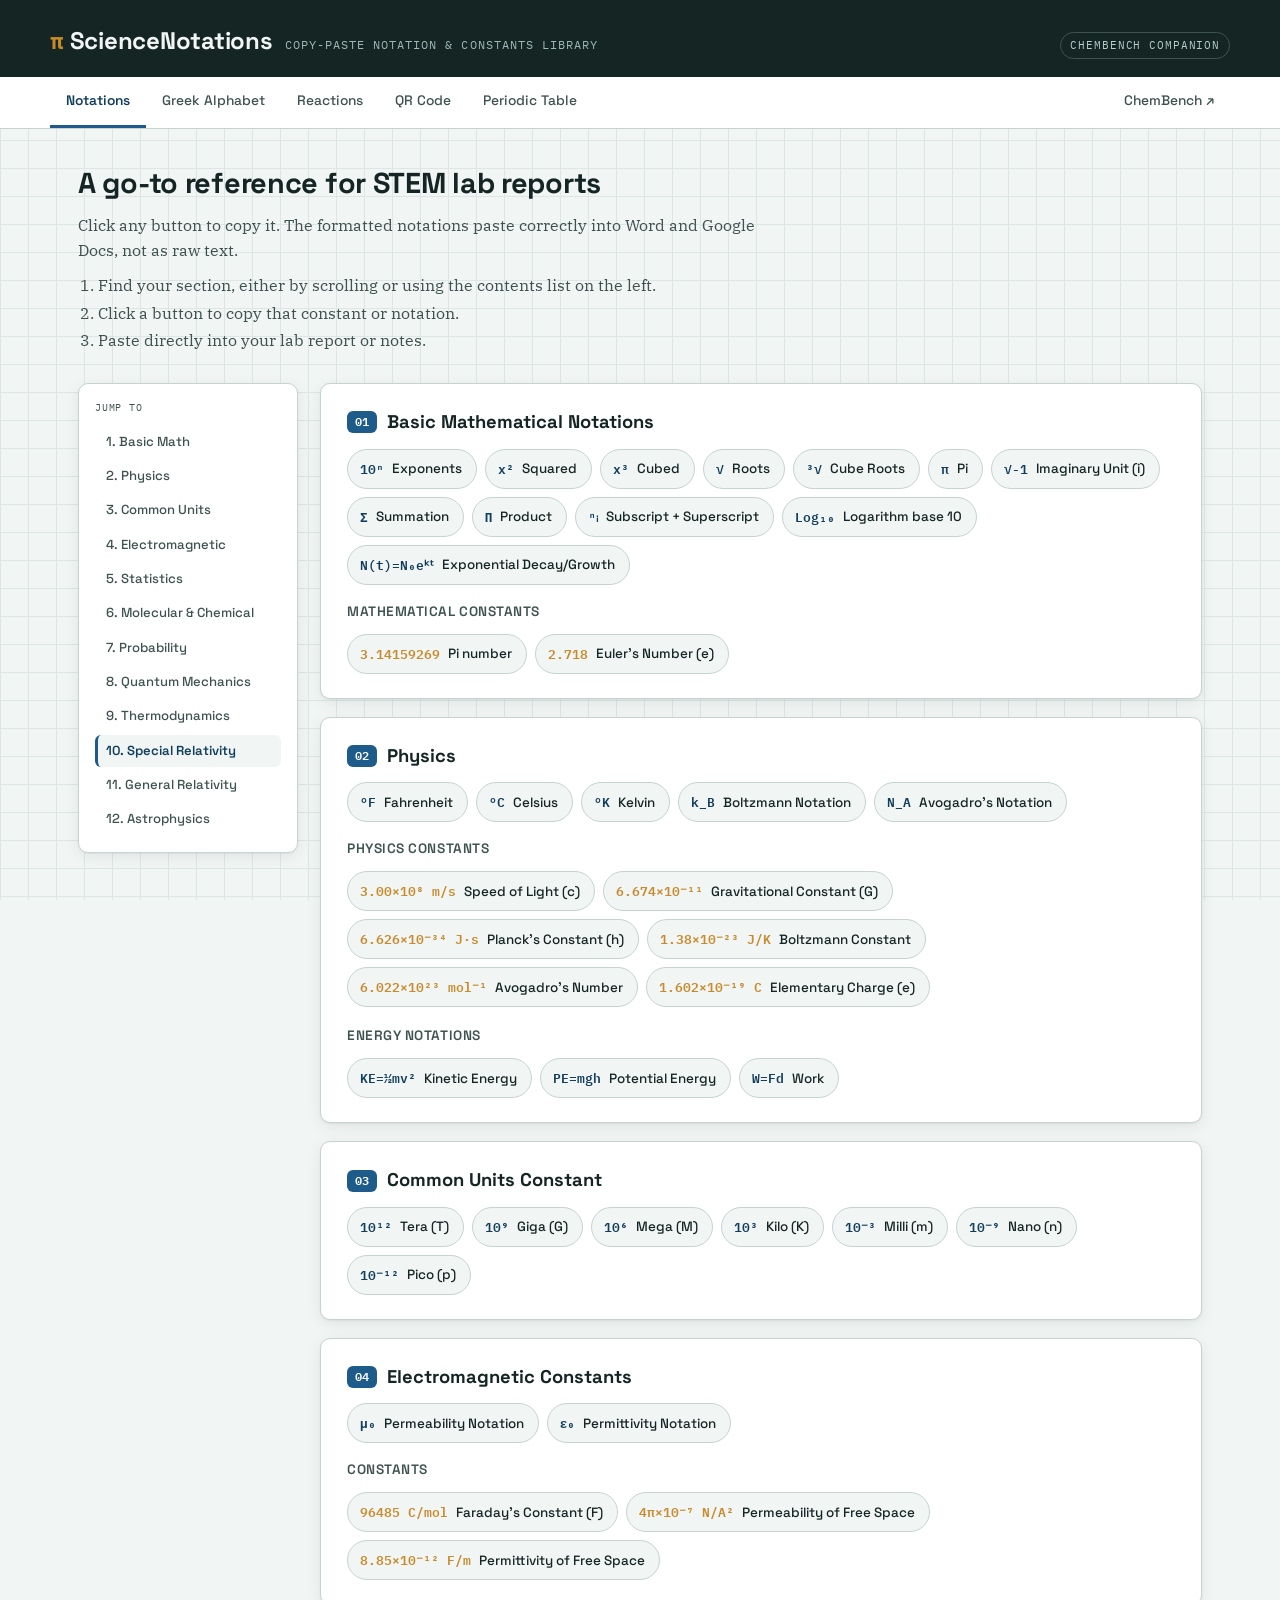
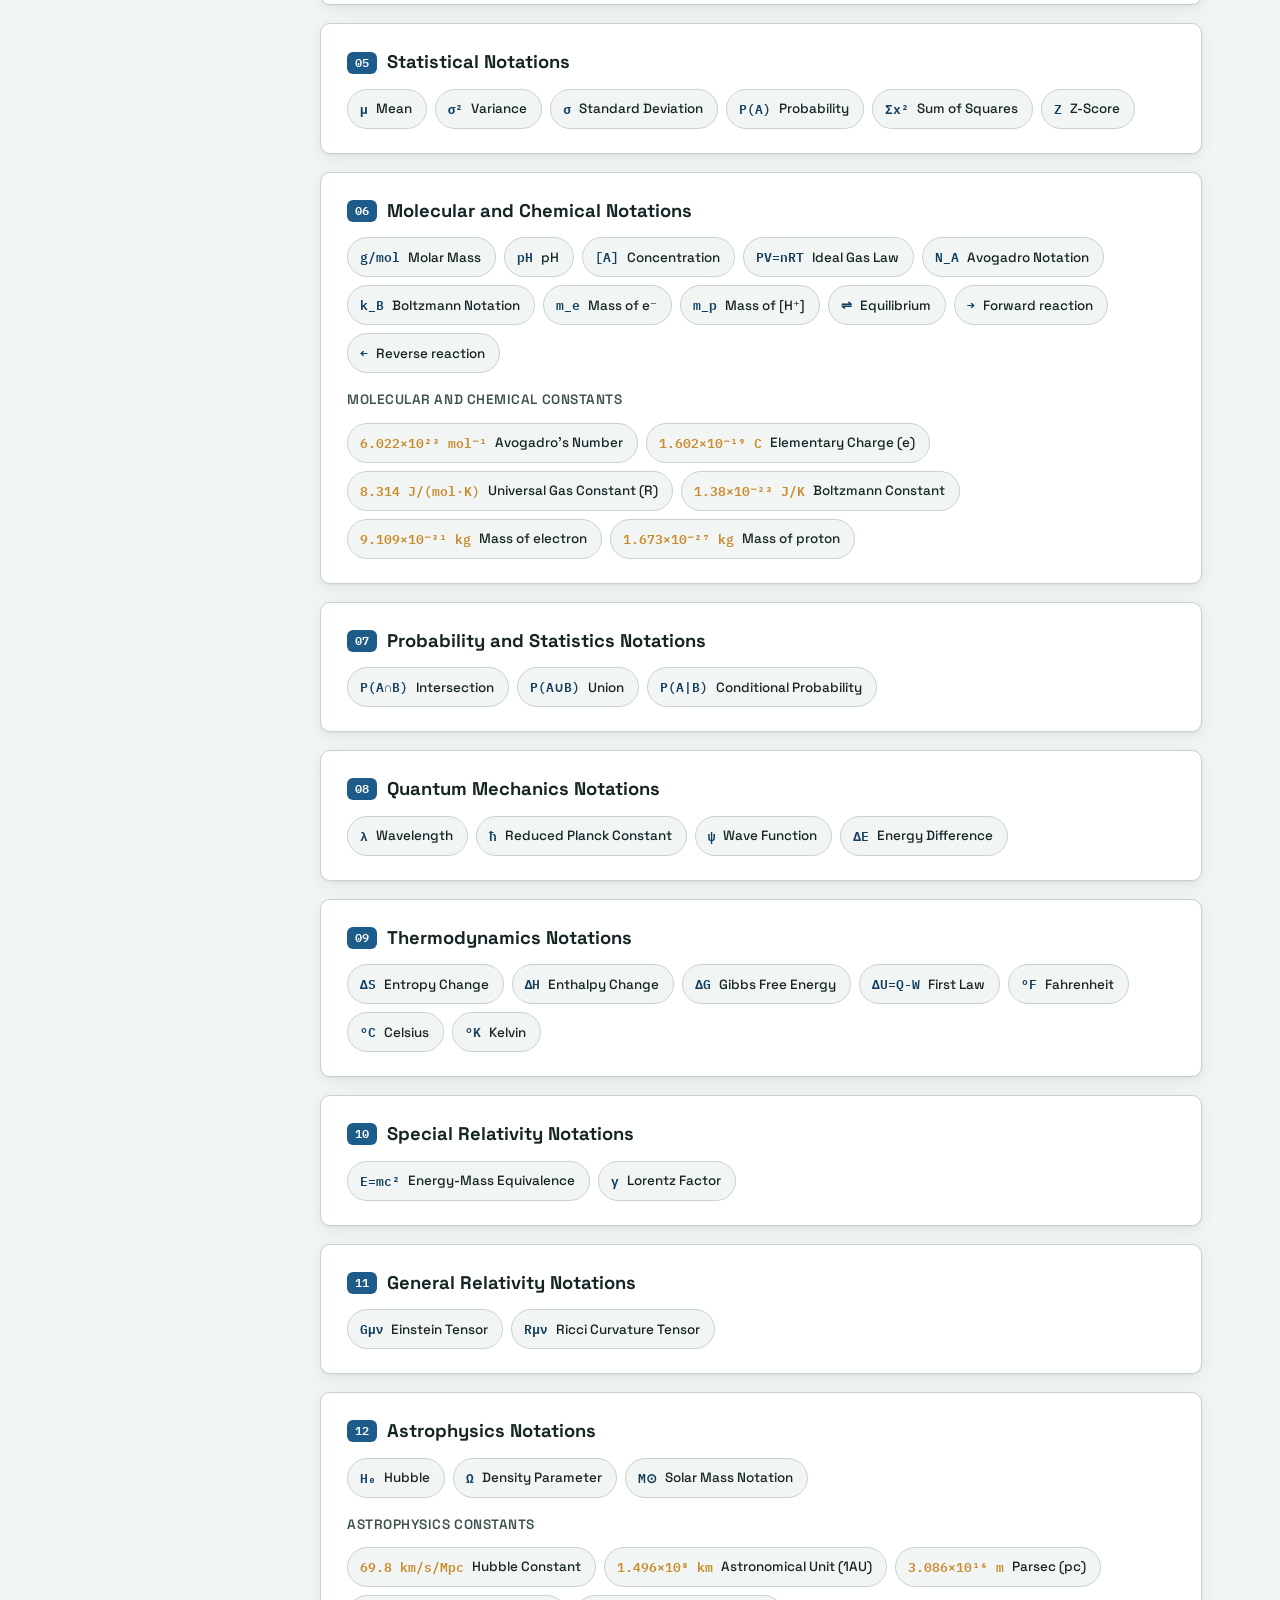
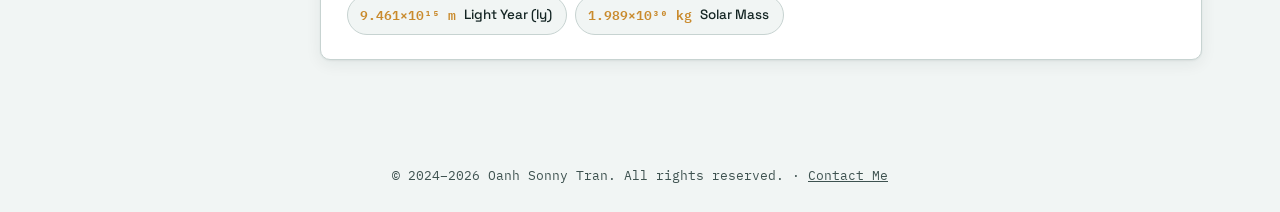
==== commit 5bf1b827: "Added Ptable cp cp/paste table elements 1 click - symbol 2 click - chem name 3 clicks - molar mass C" ====
--- a/index.html
+++ b/index.html
@@ -27,6 +27,7 @@
     <a class="nav-link" href="greek-alphabet.html">Greek Alphabet</a>
     <a class="nav-link" href="reactions.html">Reactions</a>
     <a class="nav-link" href="qr-generator.html">QR Code</a>
+    <a class="nav-link" href="periodic-table.html">Periodic Table</a>
     <a class="nav-link external" href="https://o-tran.github.io/chembench/" target="_blank" rel="noopener">ChemBench ↗</a>
   </div>
 </nav>
--- a/styles.css
+++ b/styles.css
@@ -1,3 +1,24 @@
+/* =========================================================================
+   ScienceNotations — shared stylesheet
+   ChemBench design tokens + layout + components, used by every page.
+
+   Contents
+   1. Design tokens
+   2. Reset & base
+   3. Header
+   4. Navigation
+   5. Main layout & hero
+   6. Footer
+   7. Toast (copy confirmation)
+   8. TOC sidebar + notation sections   (index.html, reactions.html, greek-alphabet.html)
+   9. Copy chips                       (index.html, greek-alphabet.html)
+   10. Page: Reactions                 (reaction chips)
+   11. Page: QR code generator
+   12. Page: Periodic table
+   13. Accessibility
+   ========================================================================= */
+
+/* ---------- 1. design tokens ---------- */
 :root {
   --paper: #F1F5F4;
   --panel: #FFFFFF;
@@ -18,6 +39,7 @@
   --shadow: 0 1px 2px rgba(20,37,36,0.06), 0 4px 16px rgba(20,37,36,0.07);
 }
 
+/* ---------- 2. reset & base ---------- */
 * { box-sizing: border-box; }
 html { scroll-behavior: smooth; }
 
@@ -37,7 +59,7 @@
 a { color: var(--blue-deep); }
 sub, sup { font-size: 0.72em; }
 
-/* ---------- header / nav ---------- */
+/* ---------- 3. header ---------- */
 header {
   background: var(--ink);
   color: var(--paper);
@@ -50,6 +72,7 @@
 .eyebrow { font-family: 'IBM Plex Mono', monospace; font-size: 0.72rem; letter-spacing: 0.09em; text-transform: uppercase; color: #9FB8B5; }
 .badge { font-family: 'IBM Plex Mono', monospace; font-size: 0.68rem; letter-spacing: 0.08em; text-transform: uppercase; border: 1px solid #3E5250; color: #B9CFCC; padding: 4px 9px; border-radius: 20px; text-decoration: none; }
 
+/* ---------- 4. navigation ---------- */
 nav { background: var(--panel); border-bottom: 1px solid var(--line); position: sticky; top: 0; z-index: 20; }
 .nav-inner { max-width: 1180px; margin: 0 auto; display: flex; overflow-x: auto; }
 .nav-link {
@@ -64,14 +87,28 @@
 
 main { max-width: 1180px; margin: 0 auto; padding: 32px 28px 80px; }
 
-/* ---------- hero ---------- */
+/* ---------- 5. main layout & hero ---------- */
 .hero { margin-bottom: 30px; }
 .hero h2 { font-family: 'Space Grotesk', sans-serif; font-size: 1.8rem; margin: 0 0 8px; letter-spacing: -0.01em; }
 .hero p { color: var(--ink-soft); max-width: 68ch; margin: 0 0 6px; }
 .hero ol { color: var(--ink-soft); max-width: 68ch; margin: 10px 0 0; padding-left: 20px; }
 .hero ol li { margin-bottom: 3px; }
 
-/* ---------- layout: sticky contents sidebar + sections ---------- */
+/* ---------- 6. footer ---------- */
+footer { text-align: center; padding: 26px; color: var(--ink-soft); font-size: 0.8rem; font-family: 'IBM Plex Mono', monospace; }
+footer a { color: var(--ink-soft); }
+
+/* ---------- 7. toast (copy confirmation) ---------- */
+.toast {
+  position: fixed; bottom: 22px; left: 50%; transform: translateX(-50%) translateY(20px);
+  background: var(--ink); color: var(--paper); padding: 11px 20px; border-radius: 8px; font-family: 'Space Grotesk', sans-serif;
+  font-size: 0.85rem; opacity: 0; transition: opacity .25s ease, transform .25s ease; pointer-events: none; z-index: 50;
+  max-width: 90vw; text-align: center;
+}
+.toast .toast-sym { font-family: 'IBM Plex Mono', monospace; color: var(--amber); margin-left: 4px; }
+.toast.show { opacity: 1; transform: translateX(-50%) translateY(0); }
+
+/* ---------- 8. sticky TOC sidebar + notation sections ---------- */
 .workbench { display: grid; grid-template-columns: 220px 1fr; gap: 22px; align-items: start; }
 @media (max-width: 800px) { .workbench { grid-template-columns: 1fr; } .toc { position: static; } }
 
@@ -110,7 +147,7 @@
 }
 .notation-section h4:first-of-type { margin-top: 16px; }
 
-/* ---------- copy chips ---------- */
+/* ---------- 9. copy chips ---------- */
 .copy-grid { display: flex; flex-wrap: wrap; gap: 8px; margin-top: 12px; }
 .copy-chip {
   background: var(--paper); border: 1.5px solid var(--line); border-radius: 20px;
@@ -129,7 +166,7 @@
 .copy-grid.constants .copy-chip.copied { border-color: var(--correct); background: var(--correct-bg); }
 .copy-grid.constants .copy-chip.copied .sym { color: var(--correct); }
 
-/* ---------- reaction chips (Reactions page) ---------- */
+/* ---------- 10. page: reactions (reaction chips) ---------- */
 .reaction-grid { display: grid; grid-template-columns: repeat(auto-fill, minmax(260px, 1fr)); gap: 10px; }
 .reaction-chip {
   border-radius: var(--radius); padding: 12px 16px; flex-direction: column; align-items: flex-start;
@@ -142,7 +179,7 @@
 }
 .reaction-chip.copied .rx-label { color: var(--correct); }
 
-/* ---------- QR code generator page ---------- */
+/* ---------- 11. page: QR code generator ---------- */
 .qr-layout { display: grid; grid-template-columns: minmax(280px, 380px) 1fr; gap: 22px; align-items: start; }
 @media (max-width: 800px) { .qr-layout { grid-template-columns: 1fr; } }
 
@@ -202,18 +239,69 @@
 #qr-preview canvas, #qr-preview img { border-radius: 6px; box-shadow: var(--shadow); }
 .qr-preview-actions { display: flex; gap: 10px; flex-wrap: wrap; margin-top: 20px; justify-content: center; }
 
-footer { text-align: center; padding: 26px; color: var(--ink-soft); font-size: 0.8rem; font-family: 'IBM Plex Mono', monospace; }
-footer a { color: var(--ink-soft); }
-
-.toast {
-  position: fixed; bottom: 22px; left: 50%; transform: translateX(-50%) translateY(20px);
-  background: var(--ink); color: var(--paper); padding: 11px 20px; border-radius: 8px; font-family: 'Space Grotesk', sans-serif;
-  font-size: 0.85rem; opacity: 0; transition: opacity .25s ease, transform .25s ease; pointer-events: none; z-index: 50;
-  max-width: 90vw; text-align: center;
-}
-.toast .toast-sym { font-family: 'IBM Plex Mono', monospace; color: var(--amber); margin-left: 4px; }
-.toast.show { opacity: 1; transform: translateX(-50%) translateY(0); }
-
+/* ---------- 12. page: periodic table ---------- */
+.ptable-scroll {
+  overflow-x: auto; overflow-y: visible; padding: 50px 40px 70px;
+  background: var(--panel); border: 1px solid var(--line); border-radius: var(--radius); box-shadow: var(--shadow);
+}
+.ptable {
+  display: grid;
+  grid-template-columns: repeat(18, 58px);
+  grid-template-rows: repeat(7, 66px) 18px repeat(2, 66px);
+  gap: 3px;
+  width: max-content;
+  margin: 0 auto;
+}
+
+.element {
+  position: relative;
+  display: flex; flex-direction: column; align-items: center; justify-content: center;
+  width: 100%; height: 100%;
+  border: 1px solid rgba(20, 37, 36, 0.18); border-radius: 5px;
+  background: var(--el-color, var(--paper)); color: #1a1a1a;
+  cursor: pointer; padding: 3px 2px; overflow: hidden;
+  font-family: 'Space Grotesk', sans-serif;
+  transition: transform .16s ease, box-shadow .16s ease;
+  transform-origin: center center;
+}
+.element:hover, .element:focus-visible {
+  transform: scale(3.15);
+  z-index: 60;
+  box-shadow: 0 8px 28px rgba(20,37,36,0.35);
+  border-color: rgba(20, 37, 36, 0.35);
+  outline: none;
+}
+.element.copied { transform: scale(3.15); z-index: 60; box-shadow: 0 8px 28px rgba(20,37,36,0.35); }
+
+.element .num { font-size: 0.5rem; font-weight: 600; line-height: 1; }
+.element .sym { font-family: 'IBM Plex Mono', monospace; font-weight: 700; font-size: 1.25rem; line-height: 1.05; margin: 1px 0; }
+.element .ename { font-size: 0.4rem; font-weight: 500; line-height: 1.05; text-align: center; white-space: nowrap; overflow: hidden; text-overflow: ellipsis; max-width: 100%; }
+.element .mass { font-size: 0.38rem; font-weight: 500; line-height: 1.1; text-align: center; }
+.element .mass .unit { font-size: 0.85em; opacity: 0.75; }
+
+/* category colors */
+.el-alkali-metal          { --el-color: #FFAB7A; }
+.el-alkaline-earth-metal  { --el-color: #FFD08A; }
+.el-transition-metal      { --el-color: #93C6F0; }
+.el-post-transition-metal { --el-color: #8FD3C6; }
+.el-metalloid             { --el-color: #CDA4E8; }
+.el-nonmetal              { --el-color: #8DCB5E; }
+.el-halogen               { --el-color: #F6E58D; }
+.el-noble-gas             { --el-color: #ABA6E8; }
+.el-lanthanide            { --el-color: #F7A8C4; }
+.el-actinide              { --el-color: #EF7FA6; }
+.el-unknown               { --el-color: #C6CFCE; }
+
+.ptable-legend {
+  display: flex; flex-wrap: wrap; gap: 8px 18px; margin-top: 22px; padding-top: 18px; border-top: 1px solid var(--line-soft);
+  justify-content: center;
+}
+.ptable-legend .legend-item {
+  display: flex; align-items: center; gap: 7px; font-family: 'Space Grotesk', sans-serif; font-size: 0.76rem; color: var(--ink-soft);
+}
+.ptable-legend .swatch { width: 14px; height: 14px; border-radius: 4px; border: 1px solid rgba(20,37,36,0.2); }
+
+/* ---------- 13. accessibility ---------- */
 @media (prefers-reduced-motion: reduce) {
   * { transition: none !important; scroll-behavior: auto !important; }
 }
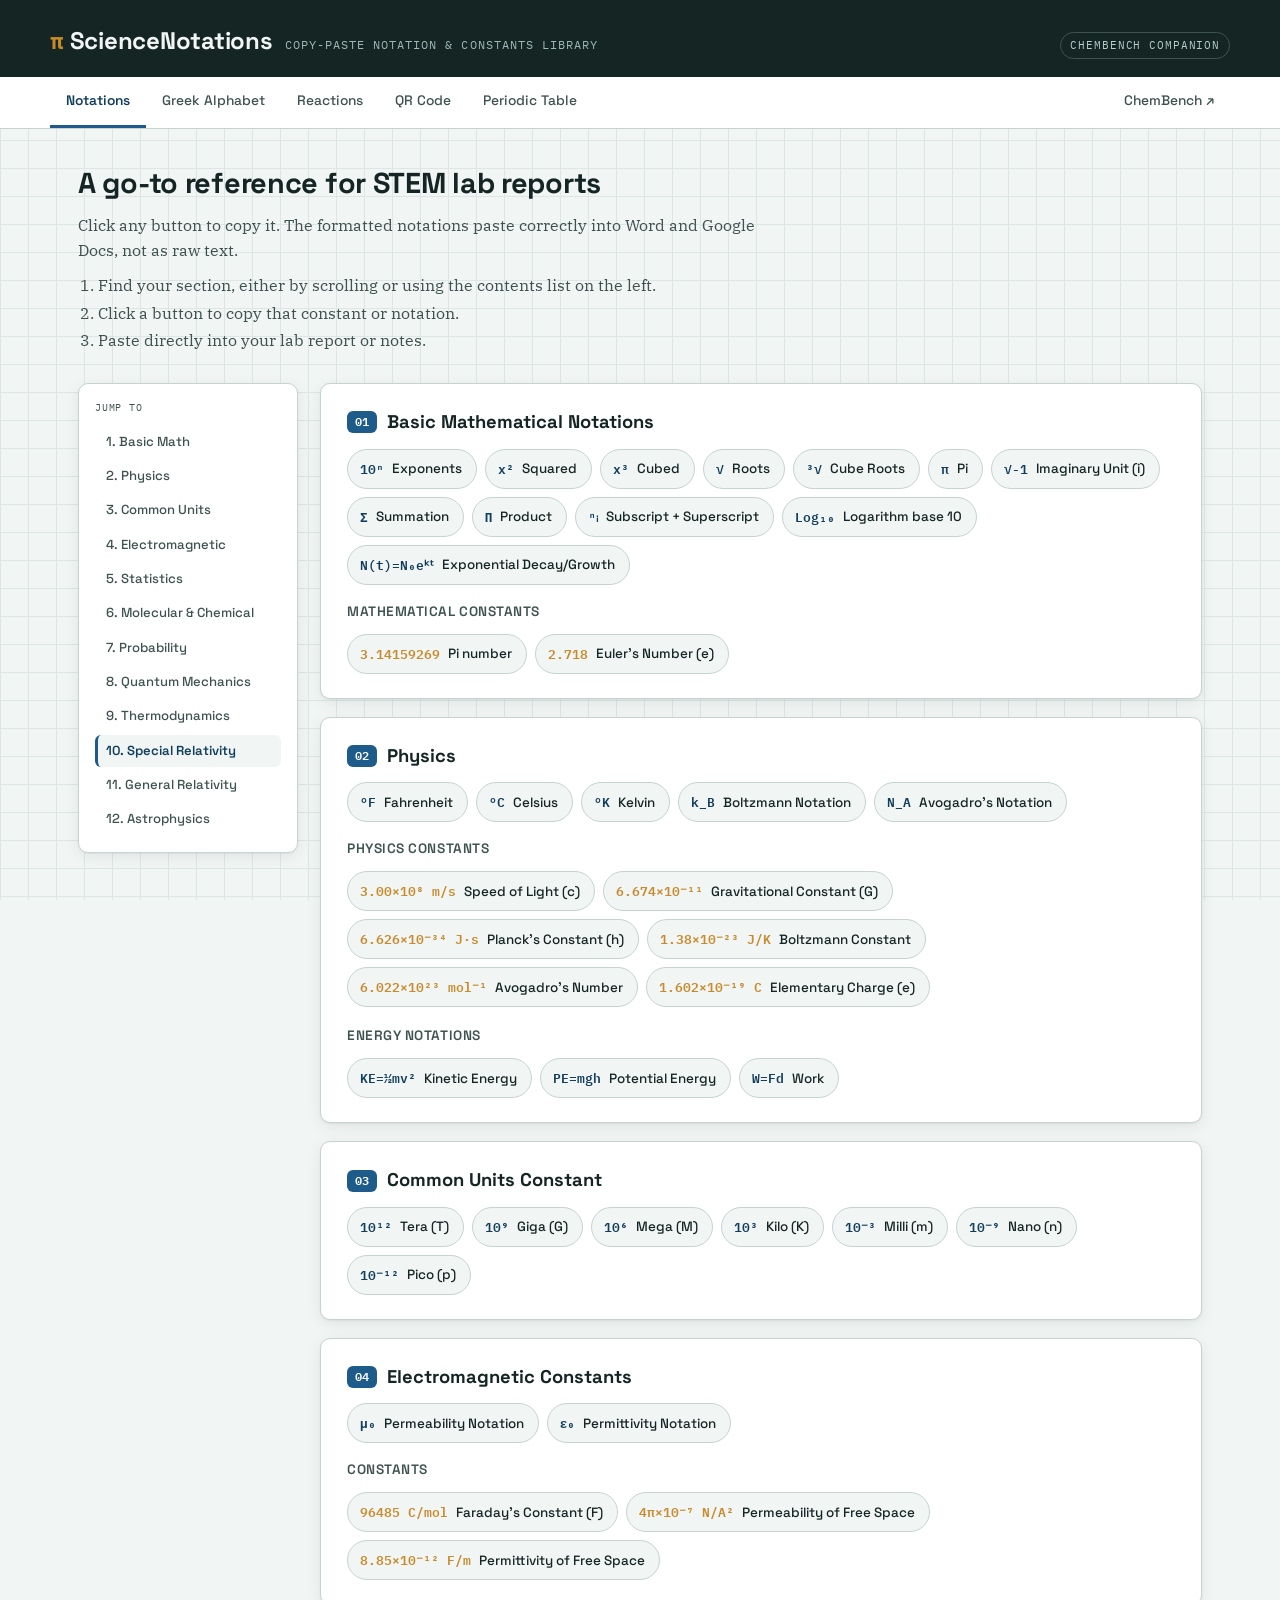
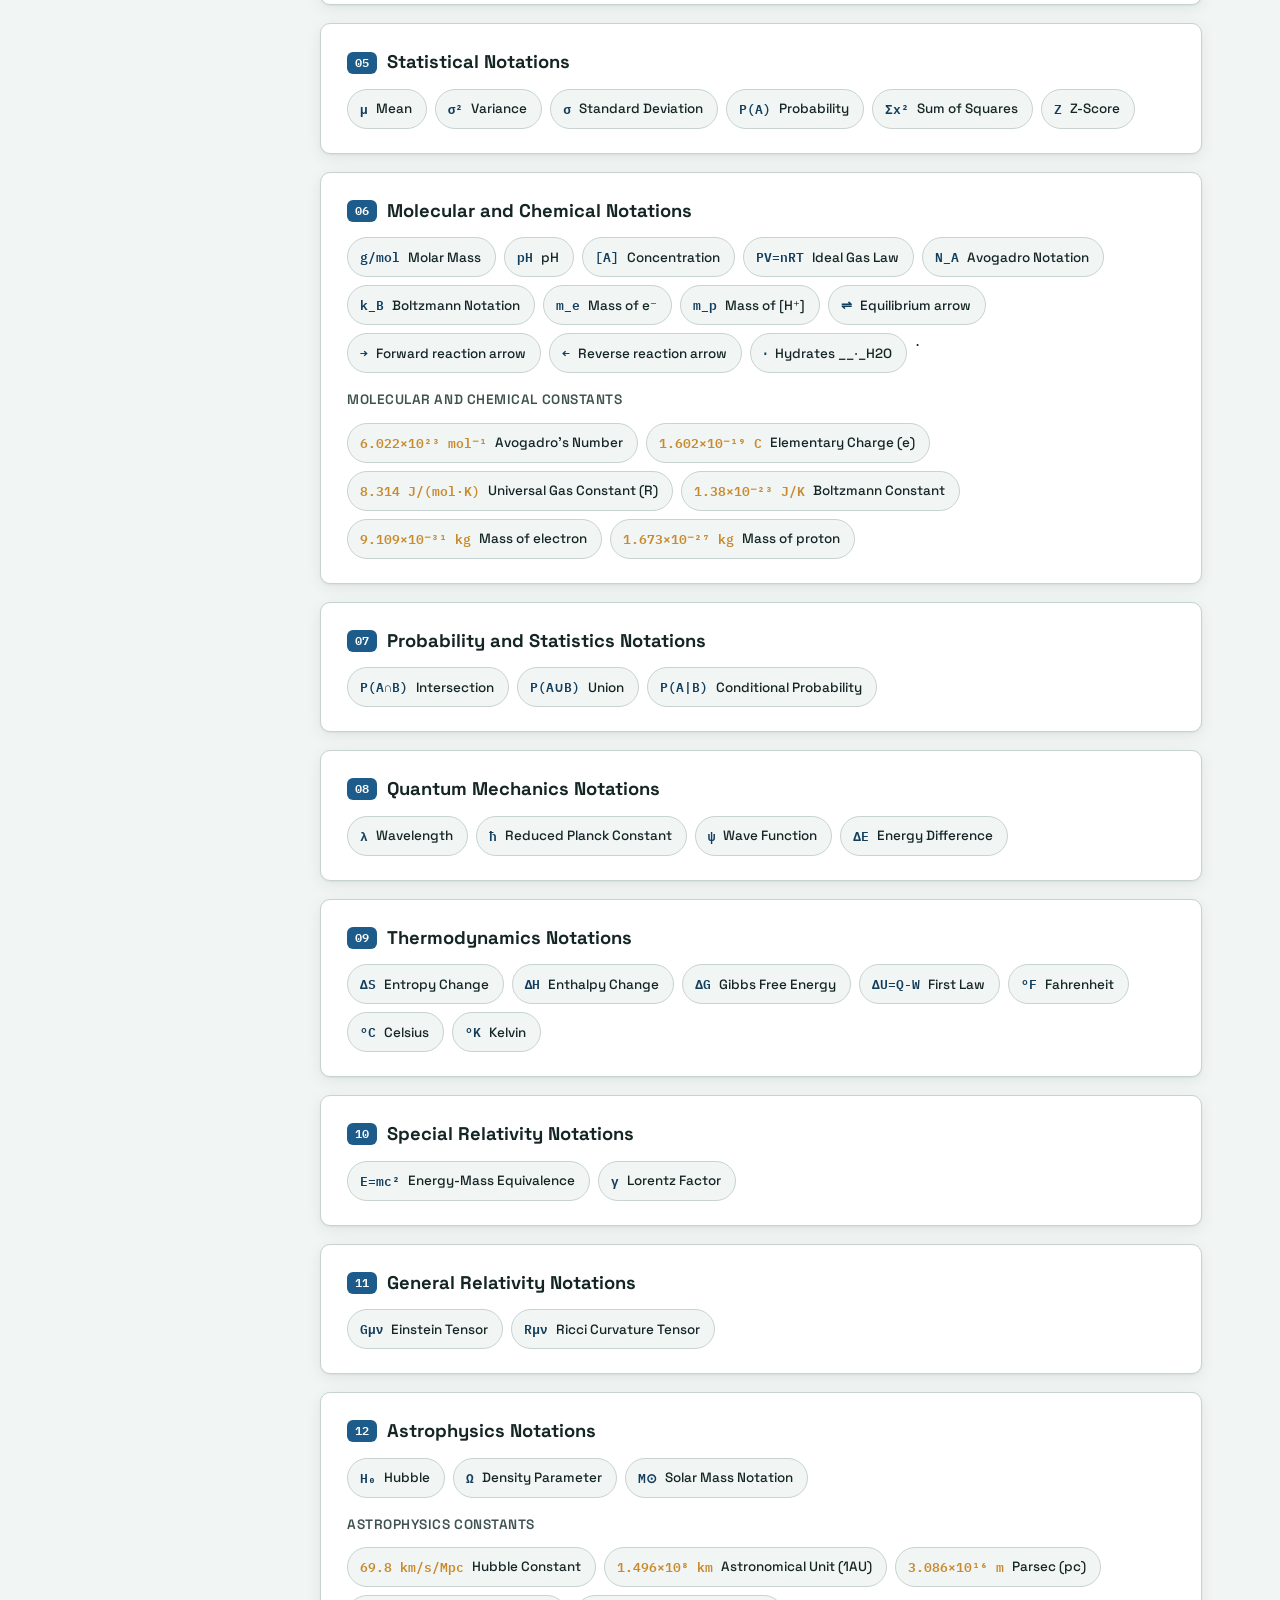
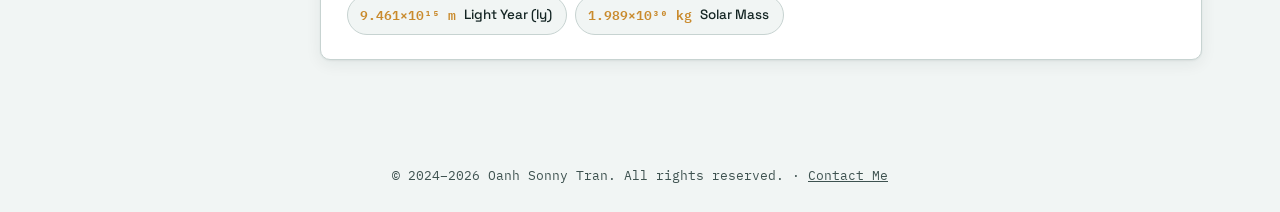
==== commit fe650475: "(s) phase update with (s) replacements" ====
--- a/index.html
+++ b/index.html
@@ -7,7 +7,7 @@
 <link rel="preconnect" href="https://fonts.googleapis.com">
 <link rel="preconnect" href="https://fonts.gstatic.com" crossorigin>
 <link href="https://fonts.googleapis.com/css2?family=Space+Grotesk:wght@400;500;600;700&family=IBM+Plex+Serif:ital,wght@0,400;0,500;0,600;1,400&family=IBM+Plex+Mono:wght@400;500;600&display=swap" rel="stylesheet">
-<link rel="stylesheet" href="styles.css">
+<link rel="stylesheet" href="./assets/css/styles.css">
 </head>
 <body>
 
@@ -17,7 +17,7 @@
       <h1><span class="glyph">π</span> ScienceNotations</h1>
       <span class="eyebrow">copy-paste notation & constants library</span>
     </div>
-    <a class="badge" href="https://o-tran.github.io/chembench/" target="_blank" rel="noopener">chembench companion</a>
+    <a class="badge" href="https://madebysonny.github.io/chembench/" target="_blank" rel="noopener">chembench companion</a>
   </div>
 </header>
 
@@ -28,7 +28,7 @@
     <a class="nav-link" href="reactions.html">Reactions</a>
     <a class="nav-link" href="qr-generator.html">QR Code</a>
     <a class="nav-link" href="periodic-table.html">Periodic Table</a>
-    <a class="nav-link external" href="https://o-tran.github.io/chembench/" target="_blank" rel="noopener">ChemBench ↗</a>
+    <a class="nav-link external" href="https://madebysonny.github.io/chembench/" target="_blank" rel="noopener">ChemBench ↗</a>
   </div>
 </nav>
 
@@ -169,9 +169,12 @@
           <button class="copy-chip" onclick="copyRich('k<sub>B</sub>&nbsp;', 'k_B', this)"><span class="sym">k_B</span> Boltzmann Notation</button>
           <button class="copy-chip" onclick="copyRich('m<sub>e</sub>&nbsp;', 'm_e', this)"><span class="sym">m_e</span> Mass of e⁻</button>
           <button class="copy-chip" onclick="copyRich('m<sub>p</sub>&nbsp;', 'm_p', this)"><span class="sym">m_p</span> Mass of [H⁺]</button>
-          <button class="copy-chip" onclick="copyPlain('⇌', this)"><span class="sym">⇌</span> Equilibrium</button>
-          <button class="copy-chip" onclick="copyPlain('→', this)"><span class="sym">→</span> Forward reaction</button>
-          <button class="copy-chip" onclick="copyPlain('←', this)"><span class="sym">←</span> Reverse reaction</button>
+          <button class="copy-chip" onclick="copyPlain('⇌', this)"><span class="sym">⇌</span> Equilibrium arrow</button>
+          <button class="copy-chip" onclick="copyPlain('→', this)"><span class="sym">→</span> Forward reaction arrow </button>
+          <button class="copy-chip" onclick="copyPlain('←', this)"><span class="sym">←</span> Reverse reaction arrow</button>
+          <button class="copy-chip" onclick="copyRich('​⋅ H<sub>2</sub>O', '​⋅ H_2O', this)"><span class="sym">​⋅</span>Hydrates __​⋅_H2O</button>
+
+          ​⋅
         </div>
         <h4>Molecular and Chemical Constants</h4>
         <div class="copy-grid constants">
@@ -265,6 +268,6 @@
 
 <div class="toast" id="toast"></div>
 
-<script src="script.js"></script>
+<script src="./assets/js/script.js"></script>
 </body>
 </html>
--- a/assets/css/styles.css
+++ b/assets/css/styles.css
@@ -0,0 +1,307 @@
+/* =========================================================================
+   ScienceNotations — shared stylesheet
+   ChemBench design tokens + layout + components, used by every page.
+
+   Contents
+   1. Design tokens
+   2. Reset & base
+   3. Header
+   4. Navigation
+   5. Main layout & hero
+   6. Footer
+   7. Toast (copy confirmation)
+   8. TOC sidebar + notation sections   (index.html, reactions.html, greek-alphabet.html)
+   9. Copy chips                       (index.html, greek-alphabet.html)
+   10. Page: Reactions                 (reaction chips)
+   11. Page: QR code generator
+   12. Page: Periodic table
+   13. Accessibility
+   ========================================================================= */
+
+/* ---------- 1. design tokens ---------- */
+:root {
+  --paper: #F1F5F4;
+  --panel: #FFFFFF;
+  --ink: #142524;
+  --ink-soft: #3E5250;
+  --line: #C7D3D1;
+  --line-soft: #DEE6E5;
+  --blue: #1D5C8A;
+  --blue-deep: #123E5E;
+  --purple: #6B3FA0;
+  --correct: #2F8F5B;
+  --correct-bg: #E7F5EC;
+  --incorrect: #C1443C;
+  --incorrect-bg: #FBEAE8;
+  --amber: #C98A2C;
+  --amber-bg: #FBF1E1;
+  --radius: 10px;
+  --shadow: 0 1px 2px rgba(20,37,36,0.06), 0 4px 16px rgba(20,37,36,0.07);
+}
+
+/* ---------- 2. reset & base ---------- */
+* { box-sizing: border-box; }
+html { scroll-behavior: smooth; }
+
+body {
+  margin: 0;
+  background: var(--paper);
+  background-image:
+    linear-gradient(var(--line-soft) 1px, transparent 1px),
+    linear-gradient(90deg, var(--line-soft) 1px, transparent 1px);
+  background-size: 28px 28px;
+  background-attachment: fixed;
+  color: var(--ink);
+  font-family: 'IBM Plex Serif', serif;
+  line-height: 1.55;
+}
+.mono { font-family: 'IBM Plex Mono', monospace; }
+a { color: var(--blue-deep); }
+sub, sup { font-size: 0.72em; }
+
+/* ---------- 3. header ---------- */
+header {
+  background: var(--ink);
+  color: var(--paper);
+  padding: 22px 28px 18px;
+}
+.header-inner { max-width: 1180px; margin: 0 auto; display: flex; align-items: baseline; justify-content: space-between; flex-wrap: wrap; gap: 8px; }
+.brand { display: flex; align-items: baseline; gap: 12px; }
+.brand h1 { font-family: 'Space Grotesk', sans-serif; font-weight: 700; font-size: 1.5rem; margin: 0; letter-spacing: -0.01em; }
+.brand h1 .glyph { color: var(--amber); }
+.eyebrow { font-family: 'IBM Plex Mono', monospace; font-size: 0.72rem; letter-spacing: 0.09em; text-transform: uppercase; color: #9FB8B5; }
+.badge { font-family: 'IBM Plex Mono', monospace; font-size: 0.68rem; letter-spacing: 0.08em; text-transform: uppercase; border: 1px solid #3E5250; color: #B9CFCC; padding: 4px 9px; border-radius: 20px; text-decoration: none; }
+
+/* ---------- 4. navigation ---------- */
+nav { background: var(--panel); border-bottom: 1px solid var(--line); position: sticky; top: 0; z-index: 20; }
+.nav-inner { max-width: 1180px; margin: 0 auto; display: flex; overflow-x: auto; }
+.nav-link {
+  font-family: 'Space Grotesk', sans-serif; font-size: 0.86rem; font-weight: 500;
+  background: none; border: none; cursor: pointer; text-decoration: none;
+  padding: 13px 16px; color: var(--ink-soft); border-bottom: 3px solid transparent;
+  white-space: nowrap; display: flex; align-items: center; gap: 6px;
+}
+.nav-link.active { color: var(--blue-deep); border-bottom-color: var(--blue); font-weight: 600; }
+.nav-link:not(.active):hover { color: var(--ink); background: var(--paper); }
+.nav-link.external { margin-left: auto; }
+
+main { max-width: 1180px; margin: 0 auto; padding: 32px 28px 80px; }
+
+/* ---------- 5. main layout & hero ---------- */
+.hero { margin-bottom: 30px; }
+.hero h2 { font-family: 'Space Grotesk', sans-serif; font-size: 1.8rem; margin: 0 0 8px; letter-spacing: -0.01em; }
+.hero p { color: var(--ink-soft); max-width: 68ch; margin: 0 0 6px; }
+.hero ol { color: var(--ink-soft); max-width: 68ch; margin: 10px 0 0; padding-left: 20px; }
+.hero ol li { margin-bottom: 3px; }
+
+/* ---------- 6. footer ---------- */
+footer { text-align: center; padding: 26px; color: var(--ink-soft); font-size: 0.8rem; font-family: 'IBM Plex Mono', monospace; }
+footer a { color: var(--ink-soft); }
+
+/* ---------- 7. toast (copy confirmation) ---------- */
+.toast {
+  position: fixed; bottom: 22px; left: 50%; transform: translateX(-50%) translateY(20px);
+  background: var(--ink); color: var(--paper); padding: 11px 20px; border-radius: 8px; font-family: 'Space Grotesk', sans-serif;
+  font-size: 0.85rem; opacity: 0; transition: opacity .25s ease, transform .25s ease; pointer-events: none; z-index: 50;
+  max-width: 90vw; text-align: center;
+}
+.toast .toast-sym { font-family: 'IBM Plex Mono', monospace; color: var(--amber); margin-left: 4px; }
+.toast.show { opacity: 1; transform: translateX(-50%) translateY(0); }
+
+/* ---------- 8. sticky TOC sidebar + notation sections ---------- */
+.workbench { display: grid; grid-template-columns: 220px 1fr; gap: 22px; align-items: start; }
+@media (max-width: 800px) { .workbench { grid-template-columns: 1fr; } .toc { position: static; } }
+
+.toc {
+  position: sticky; top: 70px;
+  background: var(--panel); border: 1px solid var(--line); border-radius: var(--radius);
+  padding: 16px; box-shadow: var(--shadow);
+  max-height: calc(100vh - 100px); overflow-y: auto;
+}
+.toc-label { font-family: 'IBM Plex Mono', monospace; font-size: 0.62rem; letter-spacing: 0.08em; text-transform: uppercase; color: var(--ink-soft); margin-bottom: 10px; display: block; }
+.toc ul { list-style: none; margin: 0; padding: 0; display: flex; flex-direction: column; gap: 2px; }
+.toc a {
+  display: block; font-family: 'Space Grotesk', sans-serif; font-size: 0.82rem; font-weight: 500;
+  color: var(--ink-soft); text-decoration: none; padding: 6px 8px; border-radius: 6px; border-left: 3px solid transparent;
+}
+.toc a:hover { background: var(--paper); color: var(--ink); }
+.toc a.active-section { border-left-color: var(--blue); color: var(--blue-deep); background: var(--paper); font-weight: 600; }
+
+/* ---------- notation sections ---------- */
+.sections { display: flex; flex-direction: column; gap: 18px; }
+.notation-section {
+  background: var(--panel); border: 1px solid var(--line); border-radius: var(--radius);
+  box-shadow: var(--shadow); padding: 24px 26px; scroll-margin-top: 76px;
+}
+.notation-section h2 {
+  font-family: 'Space Grotesk', sans-serif; font-size: 1.15rem; margin: 0 0 4px;
+  display: flex; align-items: center; gap: 10px;
+}
+.section-index {
+  font-family: 'IBM Plex Mono', monospace; font-size: 0.72rem; color: white; background: var(--blue);
+  border-radius: 6px; padding: 2px 8px; font-weight: 600;
+}
+.notation-section h4 {
+  font-family: 'Space Grotesk', sans-serif; font-size: 0.85rem; font-weight: 600; color: var(--ink-soft);
+  text-transform: uppercase; letter-spacing: 0.04em; margin: 18px 0 10px;
+}
+.notation-section h4:first-of-type { margin-top: 16px; }
+
+/* ---------- 9. copy chips ---------- */
+.copy-grid { display: flex; flex-wrap: wrap; gap: 8px; margin-top: 12px; }
+.copy-chip {
+  background: var(--paper); border: 1.5px solid var(--line); border-radius: 20px;
+  padding: 8px 14px 8px 12px; font-family: 'Space Grotesk', sans-serif; font-size: 0.84rem; font-weight: 500;
+  color: var(--ink); cursor: pointer; display: inline-flex; align-items: center; gap: 8px;
+  transition: border-color .12s ease, background .12s ease, transform .08s ease;
+}
+.copy-chip .sym { font-family: 'IBM Plex Mono', monospace; font-weight: 600; color: var(--blue-deep); font-size: 0.95em; }
+.copy-chip:hover { border-color: var(--blue); background: var(--panel); }
+.copy-chip:active { transform: scale(0.96); }
+.copy-chip.copied { border-color: var(--correct); background: var(--correct-bg); }
+.copy-chip.copied .sym { color: var(--correct); }
+
+.copy-grid.constants .copy-chip .sym { color: var(--amber); }
+.copy-grid.constants .copy-chip:hover { border-color: var(--amber); }
+.copy-grid.constants .copy-chip.copied { border-color: var(--correct); background: var(--correct-bg); }
+.copy-grid.constants .copy-chip.copied .sym { color: var(--correct); }
+
+/* ---------- 10. page: reactions (reaction chips) ---------- */
+.reaction-grid { display: grid; grid-template-columns: repeat(auto-fill, minmax(260px, 1fr)); gap: 10px; }
+.reaction-chip {
+  border-radius: var(--radius); padding: 12px 16px; flex-direction: column; align-items: flex-start;
+  gap: 4px; width: 100%; text-align: left;
+}
+.reaction-chip .sym { font-size: 1rem; line-height: 1.35; white-space: normal; word-break: break-word; }
+.reaction-chip .rx-label {
+  font-family: 'Space Grotesk', sans-serif; font-weight: 500; font-size: 0.72rem;
+  color: var(--ink-soft); text-transform: uppercase; letter-spacing: 0.03em;
+}
+.reaction-chip.copied .rx-label { color: var(--correct); }
+
+/* ---------- 11. page: QR code generator ---------- */
+.qr-layout { display: grid; grid-template-columns: minmax(280px, 380px) 1fr; gap: 22px; align-items: start; }
+@media (max-width: 800px) { .qr-layout { grid-template-columns: 1fr; } }
+
+.qr-panel {
+  background: var(--panel); border: 1px solid var(--line); border-radius: var(--radius);
+  box-shadow: var(--shadow); padding: 24px 26px;
+}
+.qr-panel h2 {
+  font-family: 'Space Grotesk', sans-serif; font-size: 1.05rem; margin: 0 0 16px;
+  display: flex; align-items: center; gap: 10px;
+}
+
+.qr-field { margin-bottom: 16px; }
+.qr-field label {
+  display: block; font-family: 'Space Grotesk', sans-serif; font-size: 0.78rem; font-weight: 600;
+  color: var(--ink-soft); text-transform: uppercase; letter-spacing: 0.03em; margin-bottom: 6px;
+}
+.qr-field textarea, .qr-field select {
+  width: 100%; font-family: 'IBM Plex Mono', monospace; font-size: 0.88rem; color: var(--ink);
+  background: var(--paper); border: 1.5px solid var(--line); border-radius: 8px; padding: 10px 12px;
+  resize: vertical;
+}
+.qr-field textarea { min-height: 90px; }
+.qr-field textarea:focus, .qr-field select:focus { outline: none; border-color: var(--blue); }
+.qr-row { display: flex; gap: 10px; }
+.qr-row .qr-field { flex: 1; margin-bottom: 0; }
+
+.qr-error {
+  display: none; font-family: 'Space Grotesk', sans-serif; font-size: 0.8rem;
+  color: var(--incorrect); background: var(--incorrect-bg); border-radius: 8px; padding: 8px 12px; margin-bottom: 14px;
+}
+
+.qr-btn {
+  font-family: 'Space Grotesk', sans-serif; font-size: 0.86rem; font-weight: 600; cursor: pointer;
+  border-radius: 20px; padding: 10px 18px; border: 1.5px solid var(--blue); background: var(--blue);
+  color: white; transition: background .12s ease, border-color .12s ease, opacity .12s ease;
+}
+.qr-btn:hover { background: var(--blue-deep); border-color: var(--blue-deep); }
+.qr-btn.secondary { background: var(--panel); color: var(--blue-deep); }
+.qr-btn.secondary:hover { background: var(--paper); }
+.qr-btn:disabled { opacity: 0.45; cursor: not-allowed; }
+.qr-btn:disabled:hover { background: var(--panel); }
+.qr-actions { display: flex; gap: 10px; flex-wrap: wrap; margin-top: 18px; }
+
+.qr-preview-panel {
+  background: var(--panel); border: 1px solid var(--line); border-radius: var(--radius);
+  box-shadow: var(--shadow); padding: 32px; display: flex; flex-direction: column;
+  align-items: center; justify-content: center; min-height: 380px;
+}
+#qr-preview {
+  display: flex; align-items: center; justify-content: center; min-height: 256px;
+}
+#qr-preview.qr-empty {
+  color: var(--ink-soft); font-family: 'Space Grotesk', sans-serif; font-size: 0.9rem;
+  border: 1.5px dashed var(--line); border-radius: var(--radius); padding: 40px; width: 100%; text-align: center;
+}
+#qr-preview canvas, #qr-preview img { border-radius: 6px; box-shadow: var(--shadow); }
+.qr-preview-actions { display: flex; gap: 10px; flex-wrap: wrap; margin-top: 20px; justify-content: center; }
+
+/* ---------- 12. page: periodic table ---------- */
+.ptable-scroll {
+  overflow-x: auto; overflow-y: visible; padding: 50px 40px 70px;
+  background: var(--panel); border: 1px solid var(--line); border-radius: var(--radius); box-shadow: var(--shadow);
+}
+.ptable {
+  display: grid;
+  grid-template-columns: repeat(18, 58px);
+  grid-template-rows: repeat(7, 66px) 18px repeat(2, 66px);
+  gap: 3px;
+  width: max-content;
+  margin: 0 auto;
+}
+
+.element {
+  position: relative;
+  display: flex; flex-direction: column; align-items: center; justify-content: center;
+  width: 100%; height: 100%;
+  border: 1px solid rgba(20, 37, 36, 0.18); border-radius: 5px;
+  background: var(--el-color, var(--paper)); color: #1a1a1a;
+  cursor: pointer; padding: 3px 2px; overflow: hidden;
+  font-family: 'Space Grotesk', sans-serif;
+  transition: transform .16s ease, box-shadow .16s ease;
+  transform-origin: center center;
+}
+.element:hover, .element:focus-visible {
+  transform: scale(3.15);
+  z-index: 60;
+  box-shadow: 0 8px 28px rgba(20,37,36,0.35);
+  border-color: rgba(20, 37, 36, 0.35);
+  outline: none;
+}
+.element.copied { transform: scale(3.15); z-index: 60; box-shadow: 0 8px 28px rgba(20,37,36,0.35); }
+
+.element .num { font-size: 0.5rem; font-weight: 600; line-height: 1; }
+.element .sym { font-family: 'IBM Plex Mono', monospace; font-weight: 700; font-size: 1.25rem; line-height: 1.05; margin: 1px 0; }
+.element .ename { font-size: 0.4rem; font-weight: 500; line-height: 1.05; text-align: center; white-space: nowrap; overflow: hidden; text-overflow: ellipsis; max-width: 100%; }
+.element .mass { font-size: 0.38rem; font-weight: 500; line-height: 1.1; text-align: center; }
+.element .mass .unit { font-size: 0.85em; opacity: 0.75; }
+
+/* category colors */
+.el-alkali-metal          { --el-color: #FFAB7A; }
+.el-alkaline-earth-metal  { --el-color: #FFD08A; }
+.el-transition-metal      { --el-color: #93C6F0; }
+.el-post-transition-metal { --el-color: #8FD3C6; }
+.el-metalloid             { --el-color: #CDA4E8; }
+.el-nonmetal              { --el-color: #8DCB5E; }
+.el-halogen               { --el-color: #F6E58D; }
+.el-noble-gas             { --el-color: #ABA6E8; }
+.el-lanthanide            { --el-color: #F7A8C4; }
+.el-actinide              { --el-color: #EF7FA6; }
+.el-unknown               { --el-color: #C6CFCE; }
+
+.ptable-legend {
+  display: flex; flex-wrap: wrap; gap: 8px 18px; margin-top: 22px; padding-top: 18px; border-top: 1px solid var(--line-soft);
+  justify-content: center;
+}
+.ptable-legend .legend-item {
+  display: flex; align-items: center; gap: 7px; font-family: 'Space Grotesk', sans-serif; font-size: 0.76rem; color: var(--ink-soft);
+}
+.ptable-legend .swatch { width: 14px; height: 14px; border-radius: 4px; border: 1px solid rgba(20,37,36,0.2); }
+
+/* ---------- 13. accessibility ---------- */
+@media (prefers-reduced-motion: reduce) {
+  * { transition: none !important; scroll-behavior: auto !important; }
+}
